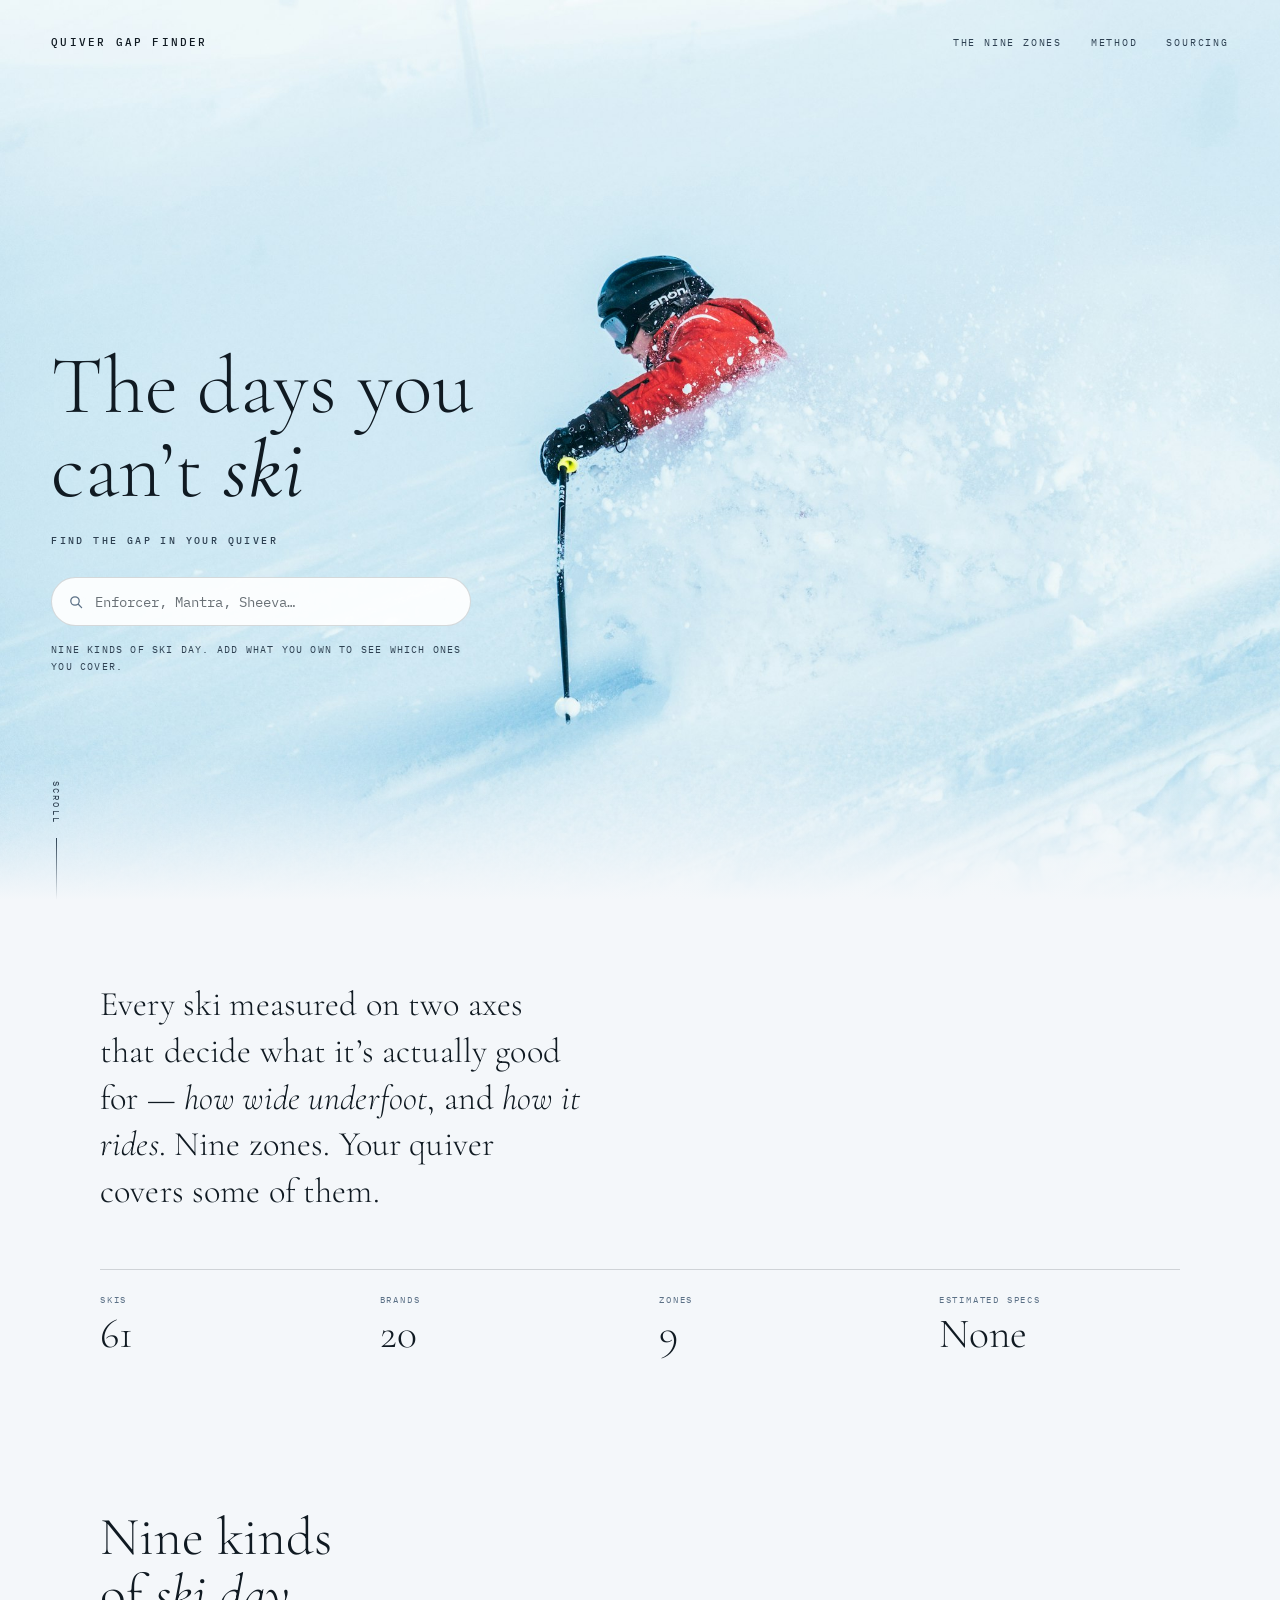
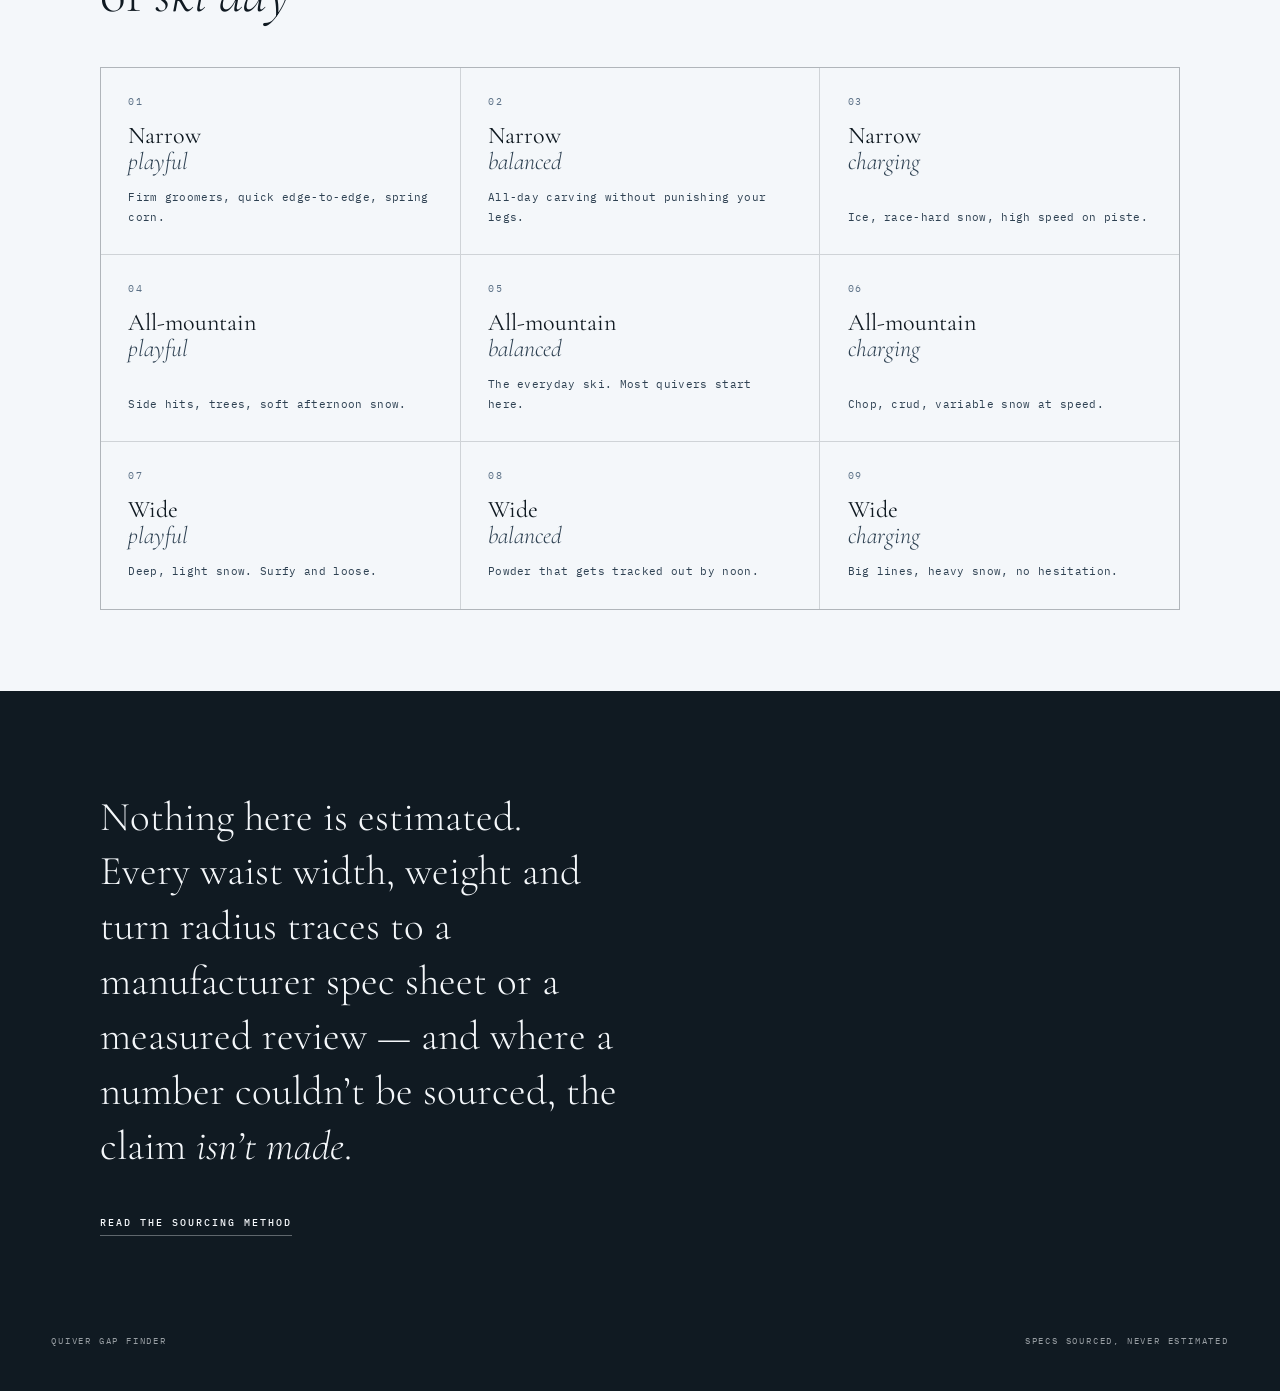
==== v7/index.html @ 8cdbdae9 "Stagger the map section's first reveal into three beats The v7 critique's P1: five interactive surfa" ====
<!DOCTYPE html>
<html lang="en">
<head>
<meta charset="UTF-8" />
<meta name="viewport" content="width=device-width, initial-scale=1" />
<title>Quiver Gap Finder — find the gap in your quiver</title>
<link rel="preconnect" href="https://fonts.googleapis.com" />
<link rel="preconnect" href="https://fonts.gstatic.com" crossorigin />
<link href="https://fonts.googleapis.com/css2?family=Cormorant+Garamond:ital,wght@0,300;0,400;0,500;1,300;1,400&family=IBM+Plex+Mono:wght@400;500&display=swap" rel="stylesheet" />
<link rel="stylesheet" href="style.css" />
<script src="../scoring.js"></script>
</head>
<body>

<div class="hero" id="top">
  <div class="hero-photo" role="img" aria-label="A skier turning through deep powder snow"></div>

  <!-- Every nav item points at something real. "Catalog" was dropped
       rather than given a placeholder: on a product positioned on
       sourcing credibility, a link that goes nowhere costs more than a
       missing one. Restore it when a catalog page exists. -->
  <header class="nav">
    <a class="brand" href="#top">Quiver Gap Finder</a>
    <nav aria-label="Primary">
      <a href="#zones">The nine zones</a>
      <a href="#method">Method</a>
      <a href="https://github.com/Mike-Mudd/quiver-gap-finder/blob/main/data/SOURCING.md">Sourcing</a>
    </nav>
  </header>

  <div class="copy">
    <h1>The days you<br />can&rsquo;t <em>ski</em></h1>
    <p class="sub">Find the gap in your quiver</p>

    <div class="search-module">
      <div class="field">
        <svg class="field-icon" viewBox="0 0 20 20" width="16" height="16" fill="none" aria-hidden="true">
          <circle cx="8.75" cy="8.75" r="5.25" stroke="currentColor" stroke-width="1.6"/>
          <path d="M12.9 12.9 L17 17" stroke="currentColor" stroke-width="1.6" stroke-linecap="round"/>
        </svg>
        <input id="ski-search" type="text" autocomplete="off" spellcheck="false"
               placeholder="Enforcer, Mantra, Sheeva…" aria-label="Search skis you own" />
      </div>
      <ul id="results" class="results" role="listbox" aria-label="Matching skis" hidden></ul>
      <ul id="quiver" class="quiver" aria-label="Your skis"></ul>
      <div class="interest-picker" id="interest-picker" role="group" aria-label="Lean recommendations toward (optional)" hidden>
        <span class="interest-picker-label">Lean toward</span>
        <button type="button" class="interest-chip" data-interest="trees" aria-pressed="false">Trees</button>
        <button type="button" class="interest-chip" data-interest="powder" aria-pressed="false">Powder</button>
        <button type="button" class="interest-chip" data-interest="speed" aria-pressed="false">Speed</button>
      </div>
      <p class="readout" id="readout">Nine kinds of ski day. Add what you own to see which ones you cover.</p>
    </div>
  </div>

  <!-- vertical rule + label, the reference's scroll cue -->
  <div class="scroll-cue" aria-hidden="true"><span>Scroll</span></div>
</div>

<section class="map-section" id="map-section" aria-label="Coverage map" hidden>
  <div class="map-section-inner">
    <h2>Where you&rsquo;re<br />covered</h2>
    <div class="summary-block stage" id="summary-content" data-stage="1"></div>
    <div class="stage" id="map-content" data-stage="2"></div>
    <div class="condition-block stage" id="condition-content" data-stage="2"></div>
    <div class="stage" id="details-content" data-stage="3"></div>
  </div>
</section>

<section class="ledger" aria-label="What this is">
  <div class="ledger-inner">
    <p class="ledger-lead reveal">
      Every ski measured on two axes that decide what it&rsquo;s actually
      good for — <em>how wide underfoot</em>, and <em>how it rides</em>.
      Nine zones. Your quiver covers some of them.
    </p>
    <dl class="ledger-stats reveal">
      <div><dt>Skis</dt><dd>61</dd></div>
      <div><dt>Brands</dt><dd>20</dd></div>
      <div><dt>Zones</dt><dd>9</dd></div>
      <div><dt>Estimated specs</dt><dd>None</dd></div>
    </dl>
  </div>
</section>

<section class="zones" id="zones" aria-label="The nine zones">
  <div class="zones-inner">
    <h2 class="reveal">Nine kinds<br />of <em>ski day</em></h2>
    <ol class="zone-grid">
      <li class="reveal"><span class="zone-n">01</span><span class="zone-w">Narrow</span><span class="zone-f">playful</span><p>Firm groomers, quick edge-to-edge, spring corn.</p></li>
      <li class="reveal"><span class="zone-n">02</span><span class="zone-w">Narrow</span><span class="zone-f">balanced</span><p>All-day carving without punishing your legs.</p></li>
      <li class="reveal"><span class="zone-n">03</span><span class="zone-w">Narrow</span><span class="zone-f">charging</span><p>Ice, race-hard snow, high speed on piste.</p></li>
      <li class="reveal"><span class="zone-n">04</span><span class="zone-w">All-mountain</span><span class="zone-f">playful</span><p>Side hits, trees, soft afternoon snow.</p></li>
      <li class="reveal"><span class="zone-n">05</span><span class="zone-w">All-mountain</span><span class="zone-f">balanced</span><p>The everyday ski. Most quivers start here.</p></li>
      <li class="reveal"><span class="zone-n">06</span><span class="zone-w">All-mountain</span><span class="zone-f">charging</span><p>Chop, crud, variable snow at speed.</p></li>
      <li class="reveal"><span class="zone-n">07</span><span class="zone-w">Wide</span><span class="zone-f">playful</span><p>Deep, light snow. Surfy and loose.</p></li>
      <li class="reveal"><span class="zone-n">08</span><span class="zone-w">Wide</span><span class="zone-f">balanced</span><p>Powder that gets tracked out by noon.</p></li>
      <li class="reveal"><span class="zone-n">09</span><span class="zone-w">Wide</span><span class="zone-f">charging</span><p>Big lines, heavy snow, no hesitation.</p></li>
    </ol>
  </div>
</section>

<section class="method" id="method" aria-label="Method">
  <div class="method-inner">
    <p class="method-lead reveal">
      Nothing here is estimated. Every waist width, weight and turn
      radius traces to a manufacturer spec sheet or a measured review
      — and where a number couldn&rsquo;t be sourced, the claim
      <em>isn&rsquo;t made</em>.
    </p>
    <a class="method-link reveal" href="https://github.com/Mike-Mudd/quiver-gap-finder/blob/main/data/SOURCING.md">Read the sourcing method</a>
  </div>
</section>

<footer class="foot">
  <span>Quiver Gap Finder</span>
  <span>Specs sourced, never estimated</span>
</footer>

<div id="chart-tooltip" class="chart-tooltip" role="tooltip" hidden></div>

<script src="../coverage-map.js"></script>
<script src="../condition-cards.js"></script>
<script src="app.js"></script>
</body>
</html>
---- v7/style.css ----
/* ===================================================================
   Direction 07 — "Editorial"
   Full-bleed powder photograph, charcoal serif type sitting directly
   on the snow. No scrim: white on bright snow measures 1.12:1, while
   charcoal measures 13.6:1 on the same pixels (see IMAGES.md), so the
   snow is treated as the page ground rather than an obstacle.
   =================================================================== */

:root {
  --ink: #101A22;          /* 13.6:1 on this photo's snow */
  --ink-soft: #2E4152;     /* 9.4:1 — captions, nav, labels */
  --ink-faint: #5B7086;
  --paper: #F4F7FA;
  --paper-raised: #FFFFFF;
  --line: rgba(16, 26, 34, 0.16);
  --accent: #C1372B;       /* drawn from the skier's jacket, used sparingly */

  --serif: "Cormorant Garamond", Georgia, serif;
  --mono: "IBM Plex Mono", ui-monospace, SFMono-Regular, Menlo, monospace;
  --ease: cubic-bezier(0.16, 1, 0.3, 1);

  --hero: url("../assets/hero.jpg");

  /* Coverage map: same reserved-meaning tokens as root (see
     ../DESIGN.md "The Reserved Signal Rule" / "The Reference Palette
     Rule") re-expressed in this direction's ink/paper language rather
     than root's blue-grey neutrals. Status colors keep their exact
     hex - they trace to the dataviz reference palette, not to either
     direction's own UI palette, so they don't get re-harmonized here
     either. */
  --status-good: #0ca30c;
  --status-good-bg: rgba(12, 163, 12, 0.12);
  --status-warning: #b8860b;
  --status-warning-bg: rgba(184, 134, 11, 0.14);
  --status-critical: #C1372B;
  --status-critical-bg: rgba(193, 55, 43, 0.1);

  --chart-accent: #2E4152;
  --chart-accent-fill: rgba(46, 65, 82, 0.12);
  --chart-accent-stroke: rgba(46, 65, 82, 0.4);
  --chart-gridline: rgba(16, 26, 34, 0.1);
  --chart-muted: var(--ink-faint);

  --chart-suggestion: #C1372B;
  --chart-suggestion-fill: rgba(193, 55, 43, 0.12);
  --chart-suggestion-stroke: rgba(193, 55, 43, 0.4);

  --tooltip-divider: rgba(255, 255, 255, 0.15);
}

* { box-sizing: border-box; }
html { -webkit-text-size-adjust: 100%; }

body {
  margin: 0;
  background: var(--paper);
  color: var(--ink);
  font-family: var(--mono);
}

::selection { background: var(--ink); color: var(--paper); }
:focus-visible { outline: 2px solid var(--ink); outline-offset: 3px; border-radius: 2px; }
* { scrollbar-width: thin; scrollbar-color: rgba(16,26,34,0.3) transparent; }
*::-webkit-scrollbar { width: 9px; height: 9px; }
*::-webkit-scrollbar-thumb {
  background: rgba(16,26,34,0.28); border-radius: 99px;
  border: 2px solid transparent; background-clip: content-box;
}
*::-webkit-scrollbar-thumb:hover { background: rgba(16,26,34,0.48); background-clip: content-box; }

/* ---------- hero ---------- */

html {
  /* anchor jumps glide instead of teleporting */
  scroll-behavior: smooth;
}
@media (prefers-reduced-motion: reduce) { html { scroll-behavior: auto; } }

.hero {
  position: relative;
  min-height: 100svh;
  display: flex;
  flex-direction: column;
  overflow: hidden;
}

/* The hero used to stop dead against flat paper, which is what made
   the first scroll feel like a jolt. This dissolves the photograph
   into the page colour over the last slice of the hero, so the snow
   runs out rather than being cut off. */
.hero::after {
  content: "";
  position: absolute; z-index: 1;
  left: 0; right: 0; bottom: 0;
  height: clamp(90px, 16vh, 190px);
  background: linear-gradient(to bottom, rgba(244,247,250,0) 0%, var(--paper) 100%);
  pointer-events: none;
}

/* The skier sits centre-right in the source frame and a `cover` crop
   cannot reliably push a subject out of the way — narrowing the
   viewport drags it back toward centre. So the type moves instead:
   the copy column sits LEFT, and the crop is anchored left too, which
   keeps the figure out at the right edge with untouched snow between.
   The composition then holds at every width rather than being tuned
   for one. */
.hero-photo {
  position: absolute; inset: 0;
  background-image: var(--hero);
  background-size: cover;
  background-position: 18% 52%;
}

.nav {
  position: relative; z-index: 2;
  display: flex; align-items: center; justify-content: space-between;
  gap: 1.5rem;
  padding: clamp(1.4rem, 3vw, 2.2rem) clamp(1.3rem, 4vw, 3.2rem);
}
.brand {
  font-family: var(--mono);
  font-size: 0.6875rem; font-weight: 500;
  letter-spacing: 0.2em; text-transform: uppercase;
  color: var(--ink); text-decoration: none;
}
.nav nav { display: flex; gap: clamp(1.1rem, 2.4vw, 1.8rem); }
.nav nav a {
  font-size: 0.625rem; letter-spacing: 0.18em; text-transform: uppercase;
  color: var(--ink-soft); text-decoration: none;
  transition: color 0.25s var(--ease);
}
.nav nav a:hover { color: var(--ink); }

/* Centred within the hero, but the block is capped so that on a very
   tall viewport the copy does not float to the middle of an otherwise
   empty field — it settles just above centre and the photograph keeps
   the rest. */
.copy {
  position: relative; z-index: 2;
  flex: 1;
  display: flex; flex-direction: column; justify-content: center;
  padding: 0 clamp(1.3rem, 4vw, 3.2rem) clamp(3rem, 8vh, 5rem);
  max-width: min(560px, 54%);
}
@media (min-height: 900px) {
  /* Nudge the block below centre on a tall viewport instead of pinning
     it to the bottom — flex-end plus a large pad overflowed the hero. */
  .copy { justify-content: center; padding-top: clamp(2rem, 12vh, 9rem); }
}

/* Slender serif mixing upright and italic within one line, which is
   the single move that makes this read editorial rather than corporate. */
.copy h1 {
  font-family: var(--serif);
  font-weight: 300;
  font-size: clamp(2.9rem, 6.4vw, 5.6rem);
  line-height: 1.02;
  letter-spacing: 0.004em;
  margin: 0;
  color: var(--ink);
}
.copy h1 em { font-style: italic; font-weight: 400; }

.sub {
  font-family: var(--mono);
  font-size: 0.625rem; font-weight: 500;
  letter-spacing: 0.24em; text-transform: uppercase;
  color: var(--ink-soft);
  margin: clamp(1.1rem, 2.4vh, 1.6rem) 0 0;
}

/* ---------- search ---------- */

.search-module { margin-top: clamp(1.6rem, 3.4vh, 2.4rem); width: min(420px, 100%); }

.field {
  display: flex; align-items: center; gap: 0.7rem;
  padding: 0 0.4rem 0 1rem;
  background: rgba(255, 255, 255, 0.9);
  backdrop-filter: blur(10px) saturate(120%);
  -webkit-backdrop-filter: blur(10px) saturate(120%);
  border: 1px solid var(--line);
  border-radius: 100px;
  transition: border-color 0.3s var(--ease), box-shadow 0.3s var(--ease);
}
.field:focus-within {
  border-color: var(--ink);
  box-shadow: 0 0 0 3px rgba(16, 26, 34, 0.1);
}
.field-icon { color: var(--ink-faint); flex: none; }
.field:focus-within .field-icon { color: var(--ink); }

#ski-search {
  flex: 1; min-width: 0;
  border: none; background: none; outline: none;
  font-family: var(--mono); font-size: 0.875rem;
  color: var(--ink);
  caret-color: var(--accent);
  padding: 0.9rem 0.4rem 0.9rem 0;
}
#ski-search::placeholder { color: rgba(16, 26, 34, 0.62); }

.results {
  list-style: none; margin: 0.5rem 0 0; padding: 0.3rem;
  max-height: 210px; overflow-y: auto;
  background: rgba(255, 255, 255, 0.96);
  backdrop-filter: blur(14px);
  -webkit-backdrop-filter: blur(14px);
  border: 1px solid var(--line);
  border-radius: 14px;
  box-shadow: 0 18px 40px -18px rgba(16, 26, 34, 0.38);
}
.results li {
  display: flex; align-items: baseline; justify-content: space-between; gap: 0.9rem;
  padding: 0.55rem 0.7rem;
  border-radius: 9px;
  cursor: pointer;
  font-size: 0.78rem;
  transition: background 0.16s var(--ease);
}
.results li:hover, .results li[data-active="true"] { background: rgba(16, 26, 34, 0.07); }
.results li .spec { font-size: 0.6875rem; letter-spacing: 0.08em; color: var(--ink-faint); white-space: nowrap; }
.results li.empty { cursor: default; color: var(--ink-faint); }
.results li.empty:hover { background: none; }

.quiver { list-style: none; display: flex; flex-wrap: wrap; gap: 0.4rem; margin: 0; padding: 0; }
.quiver:not(:empty) { margin-top: 0.75rem; }
.quiver li {
  display: inline-flex; align-items: center; gap: 0.4rem;
  padding: 0.3rem 0.3rem 0.3rem 0.75rem;
  background: var(--ink); color: var(--paper);
  border-radius: 100px;
  font-size: 0.6875rem; letter-spacing: 0.04em;
  animation: rise 0.4s var(--ease) both;
}
@keyframes rise { from { opacity: 0; transform: translateY(5px); } }
.quiver button {
  width: 21px; height: 21px; flex: none;
  display: inline-grid; place-items: center;
  border: none; border-radius: 50%; cursor: pointer;
  background: rgba(244, 247, 250, 0.24); color: var(--paper);
  transition: background 0.2s var(--ease), color 0.2s var(--ease);
}
.quiver button:hover { background: var(--paper); color: var(--ink); }

.quiver .length-picker {
  font-family: var(--mono);
  font-size: 0.625rem;
  color: var(--paper);
  background: rgba(244, 247, 250, 0.16);
  border: none;
  border-radius: 100px;
  padding: 0.15rem 0.35rem;
  flex-shrink: 0;
}
.quiver .length-picker option { color: var(--ink); }

/* Optional "lean toward" bias on which suggestion wins a tiebreak (see
   selectedInterest in app.js / scoring.js INTERESTS) - hidden until
   there's a quiver to bias, matching this hero's reveal-as-you-go feel
   rather than showing an inert control from the first paint. */
.interest-picker:not([hidden]) {
  display: flex; align-items: center; flex-wrap: wrap;
  gap: 0.4rem;
  margin-top: 0.85rem;
}
.interest-picker-label {
  font-family: var(--mono);
  font-size: 0.625rem; letter-spacing: 0.1em; text-transform: uppercase;
  color: var(--ink-faint);
  margin-right: 0.15rem;
}
.interest-chip {
  font-family: var(--mono);
  font-size: 0.625rem; letter-spacing: 0.06em; text-transform: uppercase;
  color: var(--ink-soft);
  background: rgba(255, 255, 255, 0.7);
  border: 1px solid var(--line);
  border-radius: 100px;
  padding: 0.35rem 0.75rem;
  cursor: pointer;
  transition: border-color 0.2s var(--ease), color 0.2s var(--ease), background 0.2s var(--ease);
}
.interest-chip:hover { border-color: var(--ink-soft); color: var(--ink); }
.interest-chip[aria-pressed="true"] {
  background: var(--ink);
  border-color: var(--ink);
  color: var(--paper);
}

.readout {
  font-family: var(--mono);
  font-size: 0.625rem; letter-spacing: 0.12em; text-transform: uppercase;
  color: var(--ink-soft);
  margin: 0.95rem 0 0;
  line-height: 1.7;
}
.readout .gap { color: var(--accent); font-weight: 500; }

/* ---------- scroll cue ---------- */

/* Fixed to the viewport, not the hero, so it sits where the reader
   actually is — and fades out once they have taken the hint. */
.scroll-cue {
  position: fixed; z-index: 4;
  left: clamp(1.3rem, 4vw, 3.2rem);
  bottom: 0;
  display: flex; flex-direction: column; align-items: center; gap: 0.85rem;
  transition: opacity 0.5s var(--ease);
}
.scroll-cue[data-hidden="true"] { opacity: 0; pointer-events: none; }
.scroll-cue span {
  font-size: 0.5625rem; letter-spacing: 0.24em; text-transform: uppercase;
  color: var(--ink-soft);
  writing-mode: vertical-rl;
}
.scroll-cue::after {
  content: "";
  width: 1px; height: clamp(38px, 7vh, 62px);
  background: linear-gradient(to bottom, var(--ink-soft), transparent);
}

/* ---------- coverage map ----------
   Ported from ../style.css (see coverage-map.js) - same class contract
   as root, values re-expressed in this direction's ink/paper/serif
   language rather than root's card/blue-grey system. Sits in its own
   section directly under the hero (see index.html) so it live-updates
   with the quiver instead of waiting behind a "Find gaps" button. */

.map-section {
  background: var(--paper);
  padding: clamp(3rem, 8vh, 5rem) clamp(1.3rem, 4vw, 3.2rem) clamp(2.5rem, 6vh, 4rem);
  border-top: 1px solid var(--line);
}
.map-section-inner { max-width: 1080px; margin: 0 auto; }

.map-section h2 {
  font-family: var(--serif);
  font-weight: 300;
  font-size: clamp(1.8rem, 3.4vw, 2.6rem);
  line-height: 1.08;
  margin: 0 0 clamp(1.4rem, 3vh, 2rem);
  color: var(--ink);
}

.card-header {
  display: flex;
  align-items: center;
  justify-content: space-between;
  gap: 0.75rem;
  flex-wrap: wrap;
  margin-bottom: 0.6rem;
}
.card-header h3 {
  font-family: var(--mono);
  font-size: 0.625rem;
  font-weight: 500;
  letter-spacing: 0.2em;
  text-transform: uppercase;
  color: var(--ink-soft);
  margin: 0;
}

.table-toggle-btn {
  background: none;
  border: 1px solid var(--line);
  color: var(--ink-soft);
  font-family: var(--mono);
  font-size: 0.625rem;
  letter-spacing: 0.08em;
  text-transform: uppercase;
  padding: 0.4rem 0.8rem;
  border-radius: 100px;
  cursor: pointer;
  transition: border-color 0.25s var(--ease), color 0.25s var(--ease);
}
.table-toggle-btn:hover { border-color: var(--ink); color: var(--ink); }

.info-btn {
  display: inline-flex;
  align-items: center;
  justify-content: center;
  width: 18px; height: 18px;
  margin-left: 0.4rem;
  border: 1px solid var(--line);
  border-radius: 50%;
  background: none;
  color: var(--ink-faint);
  font-size: 0.65rem;
  line-height: 1;
  padding: 0;
  cursor: pointer;
  vertical-align: middle;
}
.info-btn:hover,
.info-btn[aria-pressed="true"] { border-color: var(--ink); color: var(--ink); }

.map-caption {
  margin: 0 0 1rem;
  font-family: var(--mono);
  font-size: 0.75rem;
  line-height: 1.6;
  color: var(--ink-soft);
  max-width: 62ch;
}
.map-caption .gap { color: var(--accent); }

.map-info-panel {
  margin: 0 0 1rem;
  padding: 0.75rem 1rem;
  background: var(--paper-raised);
  border: 1px solid var(--line);
  border-radius: 4px;
  font-family: var(--mono);
  font-size: 0.7rem;
  line-height: 1.6;
  color: var(--ink-soft);
}
.map-info-panel p { margin: 0.3rem 0; }
.map-info-panel p:first-child { margin-top: 0; }
.map-info-panel p:last-child { margin-bottom: 0; }
.map-info-panel strong { color: var(--ink); }
.map-info-panel--table { margin-bottom: 1rem; }

.chart-wrap { width: 100%; }

.coverage-map { width: 100%; height: auto; display: block; overflow: visible; }

.map-plot-border { fill: none; stroke: var(--line); stroke-width: 1; }
.map-gridline { stroke: var(--chart-gridline); stroke-width: 1; }
.map-axis-label { fill: var(--chart-muted); font-family: var(--mono); font-size: 10px; letter-spacing: 0.02em; }
.map-axis-label-y { font-size: 9.5px; }

.ski-region { fill: var(--chart-accent-fill); stroke: var(--chart-accent-stroke); stroke-width: 1; }
.ski-dot { fill: var(--chart-accent); stroke: var(--paper); stroke-width: 2; }
.ski-hit { fill: transparent; }
.ski-mark-label { fill: var(--ink); font-family: var(--mono); font-size: 10px; }
.ski-mark { cursor: pointer; outline: none; }
.ski-mark:hover .ski-dot,
.ski-mark:focus-visible .ski-dot { r: 7; }
.ski-mark:hover .ski-region,
.ski-mark:focus-visible .ski-region { stroke-width: 2; }
.ski-mark:focus-visible .ski-hit { stroke: var(--ink); stroke-width: 2; fill: none; }

.ski-mark--suggestion .ski-region { fill: var(--chart-suggestion-fill); stroke: var(--chart-suggestion-stroke); }
.ski-mark--suggestion .ski-dot { fill: var(--chart-suggestion); }

.chart-table-wrap { overflow-x: auto; }
.chart-table { border-collapse: collapse; width: 100%; font-family: var(--mono); font-size: 0.75rem; }
.chart-table th,
.chart-table td { border: 1px solid var(--line); padding: 0.55rem 0.7rem; text-align: left; }
.chart-table th {
  font-size: 0.625rem; letter-spacing: 0.08em; text-transform: uppercase;
  color: var(--ink-faint); font-weight: 500;
}
.count-badge {
  display: inline-block;
  margin-left: 0.4rem;
  padding: 0.1rem 0.45rem;
  font-size: 0.5625rem; letter-spacing: 0.06em; text-transform: uppercase;
  border-radius: 100px;
  background: var(--chart-suggestion-fill);
  color: var(--chart-suggestion);
}

/* Temperament gauge - word + position widget, identical markup in the
   table view and the tooltip. currentColor/inherit for text so it
   reads correctly on the tooltip's inverted background too. */
.temperament-gauge { display: flex; flex-direction: column; gap: 0.3rem; min-width: 108px; }
.temperament-gauge-track { position: relative; height: 4px; border-radius: 100px; background: var(--line); }
.temperament-gauge-divider { position: absolute; top: -2px; bottom: -2px; width: 1px; background: var(--chart-muted); opacity: 0.6; }
.temperament-gauge-dot {
  position: absolute; top: 50%; width: 8px; height: 8px;
  transform: translate(-50%, -50%);
  border-radius: 50%;
  background: var(--chart-accent);
  border: 2px solid var(--paper);
}
.temperament-gauge-caption {
  display: flex; align-items: baseline; gap: 0.35rem;
  font-family: var(--mono); font-size: 0.6875rem;
}
.temperament-gauge-value { color: inherit; opacity: 0.6; font-size: 0.625rem; }

/* "What if I added this" - reuses .search-wrap/.search-results/
   .quiver-chip/.quiver-list styling from the hero search where the
   markup matches; the rest is defined here since the map section has
   no equivalent of those classes yet. */
.candidate-picker {
  margin-top: 1.5rem;
  padding-top: 1.25rem;
  border-top: 1px solid var(--line);
}
.candidate-picker h4 {
  font-family: var(--serif);
  font-weight: 400;
  font-size: 1.05rem;
  margin: 0 0 0.4rem;
  color: var(--ink);
}
.candidate-picker .search-wrap { position: relative; max-width: 420px; }
.candidate-picker .search-input {
  width: 100%;
  font-family: var(--mono);
  font-size: 0.8rem;
  color: var(--ink);
  background: var(--paper-raised);
  border: 1px solid var(--line);
  border-radius: 100px;
  padding: 0.7rem 1rem;
}
.candidate-picker .search-input:focus {
  outline: none;
  border-color: var(--ink);
  box-shadow: 0 0 0 3px rgba(16, 26, 34, 0.1);
}
.candidate-picker .search-input:disabled { opacity: 0.6; cursor: not-allowed; }
.candidate-picker .search-results {
  list-style: none;
  position: absolute;
  z-index: 3;
  left: 0; right: 0; top: calc(100% + 0.4rem);
  margin: 0; padding: 0.3rem;
  max-height: 220px; overflow-y: auto;
  background: var(--paper-raised);
  border: 1px solid var(--line);
  border-radius: 12px;
  box-shadow: 0 14px 32px -16px rgba(16, 26, 34, 0.3);
}
.candidate-picker .search-results li {
  display: flex; align-items: baseline; justify-content: space-between; gap: 0.8rem;
  padding: 0.5rem 0.65rem;
  border-radius: 8px;
  cursor: pointer;
  font-family: var(--mono);
  font-size: 0.75rem;
}
.candidate-picker .search-results li:hover { background: rgba(16, 26, 34, 0.06); }
.candidate-picker .search-results li .ski-spec { color: var(--ink-faint); font-size: 0.7rem; }
.candidate-picker .search-results li.no-match { cursor: default; color: var(--ink-faint); }
.candidate-picker .search-results li.no-match:hover { background: none; }
.candidate-picker .quiver-list {
  list-style: none; display: flex; flex-wrap: wrap; gap: 0.4rem;
  margin: 0.85rem 0 0; padding: 0;
}
.candidate-picker .quiver-chip {
  display: inline-flex; align-items: center; gap: 0.4rem;
  padding: 0.3rem 0.3rem 0.3rem 0.75rem;
  background: var(--chart-suggestion-fill);
  color: var(--chart-suggestion);
  border-radius: 100px;
  font-family: var(--mono); font-size: 0.6875rem; letter-spacing: 0.02em;
}
.candidate-picker .quiver-chip button {
  width: 19px; height: 19px; flex: none;
  display: inline-grid; place-items: center;
  border: none; border-radius: 50%; cursor: pointer;
  background: rgba(193, 55, 43, 0.16); color: var(--chart-suggestion);
  transition: background 0.2s var(--ease);
}
.candidate-picker .quiver-chip button:hover { background: var(--chart-suggestion); color: var(--paper); }
.candidate-picker .length-picker {
  font-family: var(--mono);
  font-size: 0.625rem;
  color: var(--chart-suggestion);
  background: rgba(193, 55, 43, 0.1);
  border: none;
  border-radius: 100px;
  padding: 0.15rem 0.35rem;
  flex-shrink: 0;
}
.candidate-picker .length-picker option { color: var(--ink); }

.visually-hidden {
  position: absolute; width: 1px; height: 1px;
  padding: 0; margin: -1px; overflow: hidden;
  clip: rect(0, 0, 0, 0); white-space: nowrap; border: 0;
}

/* Tooltip - inverted relative to the page (dark bg / light text),
   matching root's .chart-tooltip, positioned in JS (see
   coverage-map.js positionTooltip). */
.chart-tooltip {
  position: fixed; z-index: 20;
  max-width: 240px;
  padding: 0.85rem 1rem;
  background: var(--ink);
  color: var(--paper);
  border-radius: 10px;
  font-family: var(--mono);
  box-shadow: 0 18px 40px -16px rgba(16, 26, 34, 0.5);
  pointer-events: none;
}
.tooltip-title { font-family: var(--serif); font-size: 1.05rem; font-weight: 400; color: var(--paper); }
.tooltip-year { font-size: 0.65rem; letter-spacing: 0.04em; color: rgba(244, 247, 250, 0.6); margin: 0.15rem 0 0.7rem; }
.tooltip-spec-grid { display: flex; flex-direction: column; gap: 0.3rem; margin-bottom: 0.7rem; padding-bottom: 0.7rem; border-bottom: 1px solid var(--tooltip-divider); }
.tooltip-spec-row { display: flex; align-items: baseline; justify-content: space-between; gap: 1rem; font-size: 0.6875rem; }
.tooltip-spec-label { color: rgba(244, 247, 250, 0.55); }
.tooltip-spec-value { color: var(--paper); }
.tooltip-gauge-wrap .temperament-gauge-track { background: rgba(244, 247, 250, 0.2); }
.tooltip-gauge-wrap .temperament-gauge-dot { background: var(--paper); border-color: var(--ink); }
.tooltip-gauge-wrap .temperament-gauge-caption { color: var(--paper); }

/* ---------- quiver summary + condition cards ----------
   Ported from ../style.css (see condition-cards.js) - same class
   contract as root. The summary sits above the map as the section's
   TL;DR; condition cards sit below it as their own block. */

/* First-reveal stagger: the four content blocks below the hero arrive
   in one short sequence (summary, then map+cards, then details) rather
   than all at once - see wireMapReveal() in app.js. Re-renders after
   the first (a chip toggle, a length change) skip this entirely; only
   .is-in state applies, so nothing re-animates on every update. */
#map-section .stage {
  opacity: 0;
  transform: translateY(14px);
  transition: opacity 0.5s var(--ease), transform 0.5s var(--ease);
}
#map-section .stage.is-in { opacity: 1; transform: none; }
@media (prefers-reduced-motion: reduce) {
  #map-section .stage { transition: none; }
}

.summary-block {
  margin-bottom: clamp(2rem, 5vh, 3rem);
}
.quiver-summary-text {
  margin: 0;
  font-family: var(--serif);
  font-weight: 300;
  font-size: clamp(1.3rem, 2.2vw, 1.7rem);
  line-height: 1.45;
  max-width: 62ch;
  color: var(--ink);
}
.quiver-summary-text strong { color: var(--accent); font-weight: 500; }

.condition-block { margin-top: clamp(2.4rem, 6vh, 3.6rem); }
.condition-block h3 {
  font-family: var(--serif);
  font-weight: 400;
  font-size: 1.3rem;
  margin: 0 0 0.3rem;
  color: var(--ink);
}

.condition-cards {
  display: grid;
  grid-template-columns: repeat(4, 1fr);
  gap: 0.7rem;
  margin-top: 1rem;
}
.condition-card {
  display: flex;
  align-items: flex-start;
  gap: 0.6rem;
  border-radius: 4px;
  border-left: 3px solid transparent;
  padding: 0.9rem 1rem;
  background: var(--paper-raised);
}
.condition-card[data-status="good"] { background: var(--status-good-bg); border-left-color: var(--status-good); }
.condition-card[data-status="warning"] { background: var(--status-warning-bg); border-left-color: var(--status-warning); }
.condition-card[data-status="critical"] { background: var(--status-critical-bg); border-left-color: var(--status-critical); }

.condition-icon { font-size: 0.9rem; font-weight: 700; line-height: 1.4; font-family: var(--mono); }
.condition-card[data-status="good"] .condition-icon { color: var(--status-good); }
.condition-card[data-status="warning"] .condition-icon { color: var(--status-warning); }
.condition-card[data-status="critical"] .condition-icon { color: var(--status-critical); }

.condition-body { min-width: 0; }
.condition-desc {
  margin: 0 0 0.25rem;
  font-family: var(--serif);
  font-size: 1.05rem;
  font-weight: 400;
  color: var(--ink);
  line-height: 1.3;
}
.condition-detail {
  margin: 0;
  font-family: var(--mono);
  font-size: 0.6875rem;
  line-height: 1.5;
  color: var(--ink-soft);
}

/* ---------- collapsible plain-language detail ----------
   Ported from ../style.css (see condition-cards.js renderDetailsSection)
   - the original bullet-point gap/redundancy list, kept as a fallback
   under the map/condition cards for anyone who wants the raw
   per-bucket detail. */
.result-details {
  margin-top: clamp(2rem, 5vh, 3rem);
  border-top: 1px solid var(--line);
  padding-top: 1.2rem;
}
.result-details summary {
  cursor: pointer;
  font-family: var(--mono);
  font-size: 0.6875rem; letter-spacing: 0.1em; text-transform: uppercase;
  color: var(--ink-soft);
}
.result-details summary:hover { color: var(--ink); }
.result-group { margin: 1.25rem 0; }
.result-group:last-child { margin-bottom: 0; }
.result-group h4 {
  margin: 0 0 0.6rem;
  font-family: var(--serif);
  font-size: 1rem;
  font-weight: 400;
  color: var(--ink);
}
.result-list {
  list-style: none; margin: 0; padding: 0;
  display: flex; flex-direction: column;
  gap: 0.5rem;
}
.result-item {
  border-radius: 4px;
  padding: 0.75rem 0.9rem;
  font-family: var(--mono);
  font-size: 0.75rem;
  line-height: 1.6;
  display: flex; align-items: flex-start;
  gap: 0.5rem;
}
.result-suggestion {
  display: inline-block;
  font-style: italic;
  color: var(--ink-faint);
}
.result-item.gap { background: var(--status-critical-bg); }
.result-item.redundancy { background: var(--status-warning-bg); }
.result-item.ok { background: var(--status-good-bg); }
.status-icon { font-weight: 700; flex-shrink: 0; line-height: 1.5; }
.status-icon.status-good { color: var(--status-good); }
.status-icon.status-warning { color: var(--status-warning); }
.status-icon.status-critical { color: var(--status-critical); }

@media (max-width: 680px) {
  .condition-cards { grid-template-columns: 1fr; }
}

@media (max-width: 680px) {
  .map-section { padding: clamp(2.4rem, 7vh, 3.6rem) 1.1rem 2.2rem; }
  .candidate-picker .search-wrap { max-width: none; }
}

/* ---------- ledger ---------- */

.ledger {
  background: var(--paper);
  padding: clamp(3.4rem, 9vh, 6rem) clamp(1.3rem, 4vw, 3.2rem);
}
.ledger-inner { max-width: 1080px; margin: 0 auto; }

.ledger-lead {
  font-family: var(--serif);
  font-weight: 300;
  font-size: clamp(1.4rem, 2.7vw, 2.15rem);
  line-height: 1.36;
  letter-spacing: 0.004em;
  margin: 0 0 clamp(2.6rem, 6vh, 4rem);
  max-width: 30ch;
  color: var(--ink);
}
.ledger-lead em { font-style: italic; }

.ledger-stats {
  display: grid;
  grid-template-columns: repeat(4, 1fr);
  gap: clamp(1rem, 3vw, 2.4rem);
  margin: 0;
  border-top: 1px solid var(--line);
  padding-top: 1.5rem;
}
.ledger-stats dt {
  font-size: 0.5625rem; letter-spacing: 0.2em; text-transform: uppercase;
  color: var(--ink-faint);
  margin-bottom: 0.55rem;
}
.ledger-stats dd {
  font-family: var(--serif);
  font-size: clamp(1.7rem, 3.4vw, 2.6rem);
  font-weight: 300;
  line-height: 1;
  margin: 0;
  color: var(--ink);
}

/* ---------- zones ---------- */

.zones {
  background: var(--paper);
  padding: clamp(3rem, 8vh, 5.5rem) clamp(1.3rem, 4vw, 3.2rem) clamp(3.4rem, 9vh, 6rem);
}
.zones-inner { max-width: 1080px; margin: 0 auto; }

.zones h2 {
  font-family: var(--serif);
  font-weight: 300;
  font-size: clamp(2rem, 4.2vw, 3.4rem);
  line-height: 1.06;
  margin: 0 0 clamp(2.2rem, 5vh, 3.4rem);
  color: var(--ink);
}
.zones h2 em { font-style: italic; }

.zone-grid {
  list-style: none;
  margin: 0; padding: 0;
  display: grid;
  grid-template-columns: repeat(3, 1fr);
  gap: 1px;
  background: var(--line);
  border: 1px solid var(--line);
}
.zone-grid li {
  background: var(--paper);
  padding: clamp(1.1rem, 2.4vw, 1.7rem);
  display: flex; flex-direction: column;
  transition: background 0.4s var(--ease);
}
.zone-grid li:hover { background: #FFFFFF; }
.zone-n {
  /* Smallest + lowest-contrast text on the page (--ink-faint, 4.11:1),
     on the one section meant to teach a first-timer what the zones
     mean - moved up to the Label scale's more common step rather than
     its floor (DESIGN.md: 0.5625rem-0.7rem, "most commonly 0.625rem"). */
  font-size: 0.625rem; letter-spacing: 0.18em;
  color: var(--ink-faint);
  margin-bottom: 0.9rem;
}
.zone-w {
  font-family: var(--serif);
  font-size: clamp(1.15rem, 2vw, 1.5rem);
  font-weight: 400; line-height: 1.1;
  color: var(--ink);
}
.zone-f {
  font-family: var(--serif);
  font-size: clamp(1.15rem, 2vw, 1.5rem);
  font-style: italic; font-weight: 300; line-height: 1.1;
  color: var(--ink-soft);
  margin-bottom: 0.8rem;
}
.zone-grid p {
  font-size: 0.6875rem; line-height: 1.75;
  letter-spacing: 0.03em;
  color: var(--ink-soft);
  margin: auto 0 0;
}

/* ---------- method ---------- */

.method {
  background: var(--ink);
  color: var(--paper);
  padding: clamp(4rem, 11vh, 7rem) clamp(1.3rem, 4vw, 3.2rem);
}
.method-inner { max-width: 1080px; margin: 0 auto; }
.method-lead {
  font-family: var(--serif);
  font-weight: 300;
  font-size: clamp(1.5rem, 3.2vw, 2.6rem);
  line-height: 1.34;
  margin: 0 0 clamp(1.8rem, 4vh, 2.6rem);
  max-width: 26ch;
  color: var(--paper);
}
.method-lead em { font-style: italic; }
.method-link {
  display: inline-block;
  font-size: 0.625rem; font-weight: 500;
  letter-spacing: 0.2em; text-transform: uppercase;
  color: var(--paper);
  text-decoration: none;
  padding-bottom: 0.4rem;
  border-bottom: 1px solid rgba(244, 247, 250, 0.35);
  transition: border-color 0.3s var(--ease);
}
.method-link:hover { border-bottom-color: var(--paper); }

/* ---------- foot ---------- */

.foot {
  background: var(--ink);
  color: rgba(244, 247, 250, 0.6);
  display: flex; justify-content: space-between; flex-wrap: wrap; gap: 0.7rem;
  padding: 0 clamp(1.3rem, 4vw, 3.2rem) clamp(2.2rem, 5vh, 3rem);
  font-size: 0.5625rem; letter-spacing: 0.2em; text-transform: uppercase;
}

/* ---------- motion ---------- */

@media (prefers-reduced-motion: no-preference) {
  .copy h1 { animation: lift 1.25s var(--ease) 0.12s both; }
  .sub { animation: lift 1s var(--ease) 0.4s both; }
  .search-module { animation: lift 1s var(--ease) 0.54s both; }
  .nav { animation: lift 0.9s var(--ease) both; }
  .scroll-cue { animation: lift 1s var(--ease) 0.9s both; }
  @keyframes lift {
    from { opacity: 0; transform: translateY(15px); }
    to   { opacity: 1; transform: none; }
  }

  /* Content arrives as you reach it rather than sitting there already
     finished. Only opacity and transform animate, so this stays on the
     compositor and never triggers layout while scrolling. */
  .reveal {
    opacity: 0;
    transform: translateY(22px);
    transition: opacity 0.85s var(--ease), transform 0.85s var(--ease);
  }
  .reveal.is-in { opacity: 1; transform: none; }

  /* the nine zones stagger in sequence, so the grid reads as a list
     being laid out rather than a block appearing */
  .zone-grid li { transition-delay: calc(var(--i, 0) * 55ms); }
}

/* Without JS, or with reduced motion, everything is simply visible. */
.no-js .reveal, .reveal.is-in { opacity: 1; transform: none; }

/* ---------- responsive ---------- */

@media (max-width: 900px) {
  .copy { max-width: 68%; }
}
@media (max-width: 680px) {
  .nav nav { display: none; }
  .scroll-cue { display: none; }
  /* Keep desktop's text-over-image composition rather than splitting
     photo and type into separate bands. The jacket occupies 44-55% of
     the source width and 33-48% of its height (measured), so a plain
     `cover` crop on a tall viewport puts the figure exactly where the
     headline goes. Instead the image is scaled up and anchored so the
     skier reads large in the upper half, with the type on the churned
     snow below — the pole line runs down toward the headline the way
     it does on desktop.

     `background-size: 260% auto` leaves the lower frame unpainted, so
     a second layer continues the slope. Its start colour is sampled
     from the actual pixels along the crop's bottom edge —
     rgb(213,235,244) — rather than guessed; an eyeballed value left a
     visible seam. It then drifts a couple of steps lighter, which
     reads as the slope running out of frame rather than as a panel. */
  .hero-photo {
    background-image: linear-gradient(to bottom,
      rgb(213, 235, 244) 0%,
      rgb(221, 239, 247) 46%,
      rgb(230, 243, 249) 100%);
  }
  /* The photo sits in its own layer so its lower edge can be masked to
     transparent. Handing off with two stacked backgrounds left a hard
     line where the image stopped; a mask dissolves the last 90px of
     the crop into the gradient instead. */
  .hero-photo::before {
    content: "";
    position: absolute; inset: 0;
    background-image: var(--hero);
    background-repeat: no-repeat;
    background-size: 260% auto;
    background-position: 52% 26%;
    -webkit-mask-image: linear-gradient(to bottom, #000 0%, #000 62%, transparent 80%);
    mask-image: linear-gradient(to bottom, #000 0%, #000 62%, transparent 80%);
  }
  /* The mobile crop already ends in its own sampled gradient, so the
     hero's fade-out would stack a second ramp on top and produce a
     visible band. One gradient only. */
  .hero::after { display: none; }
  .copy {
    max-width: none;
    justify-content: flex-end;
    padding-bottom: clamp(2.2rem, 5vh, 3rem);
  }
  .copy h1 { font-size: clamp(2.5rem, 11.5vw, 3.4rem); }
  #ski-search { font-size: 1rem; }
  .search-module { width: 100%; }
  .ledger-stats { grid-template-columns: repeat(2, 1fr); gap: 1.6rem 1rem; }
}
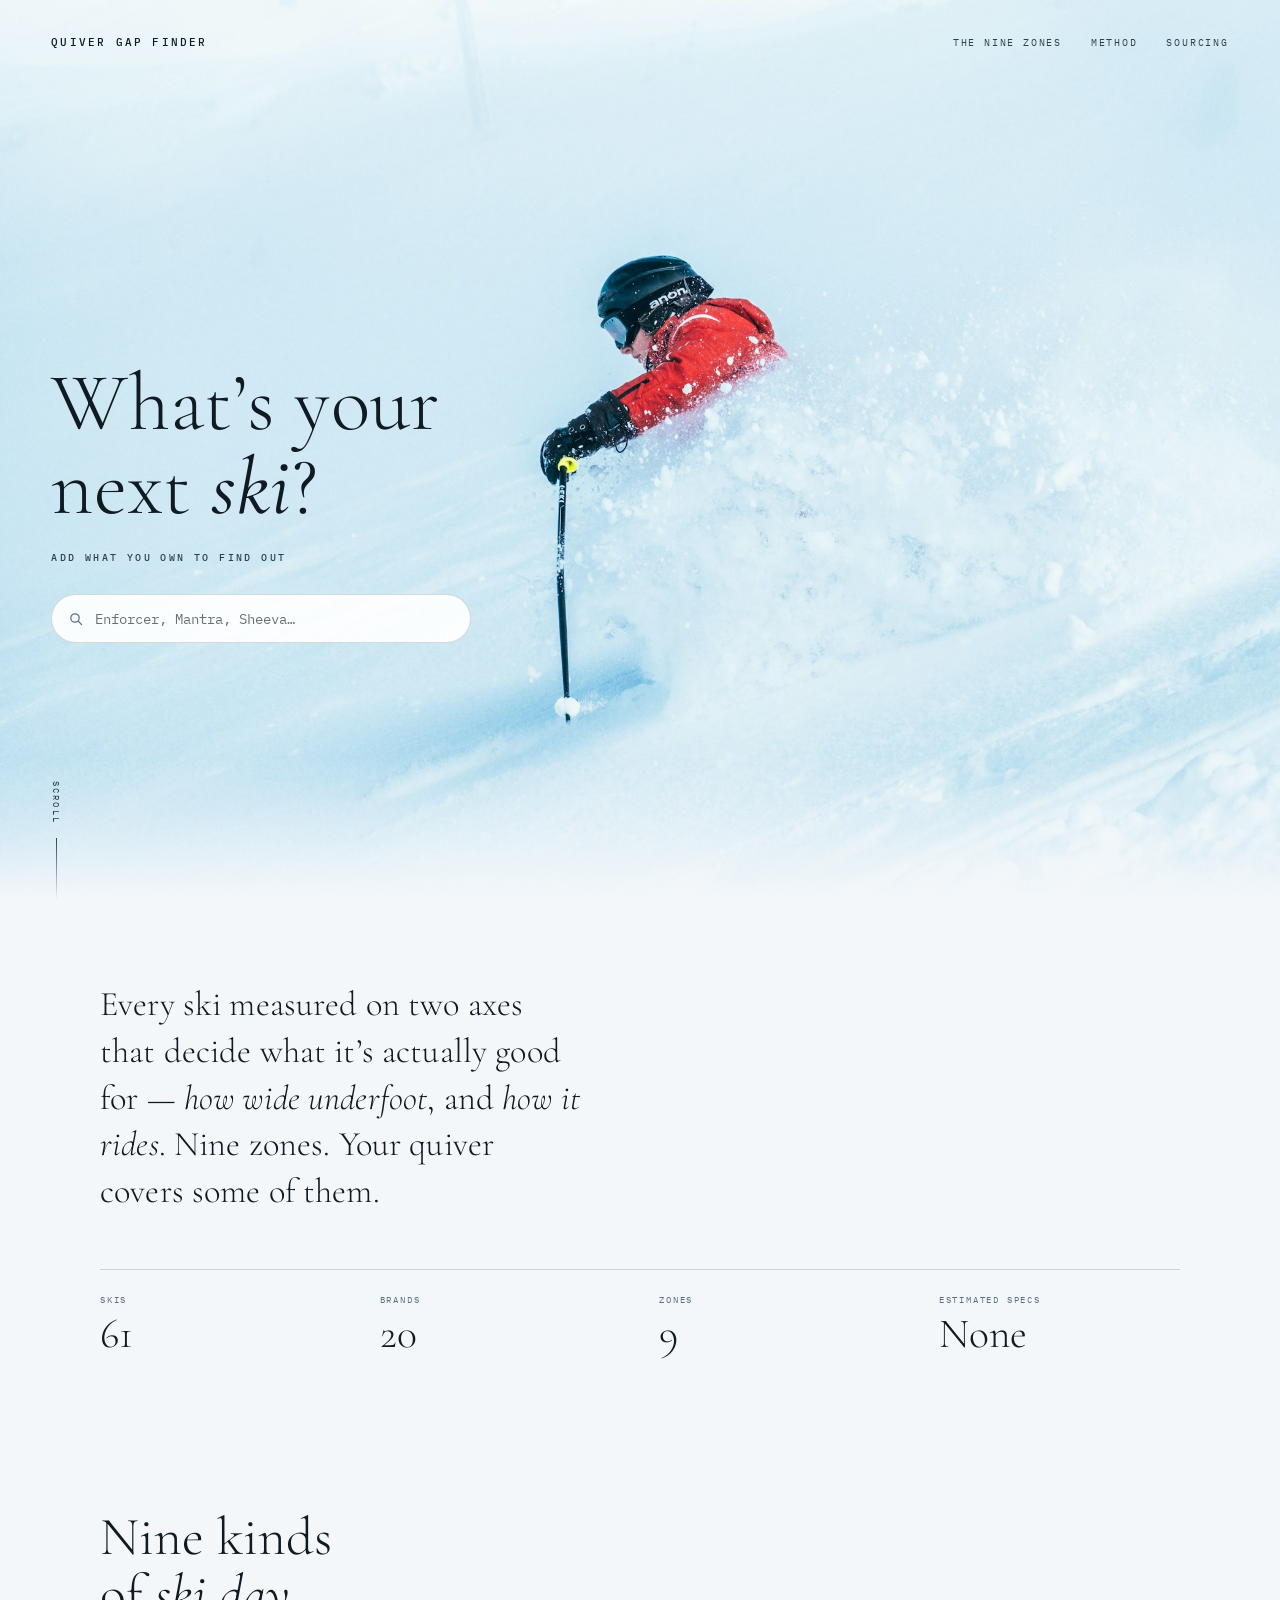
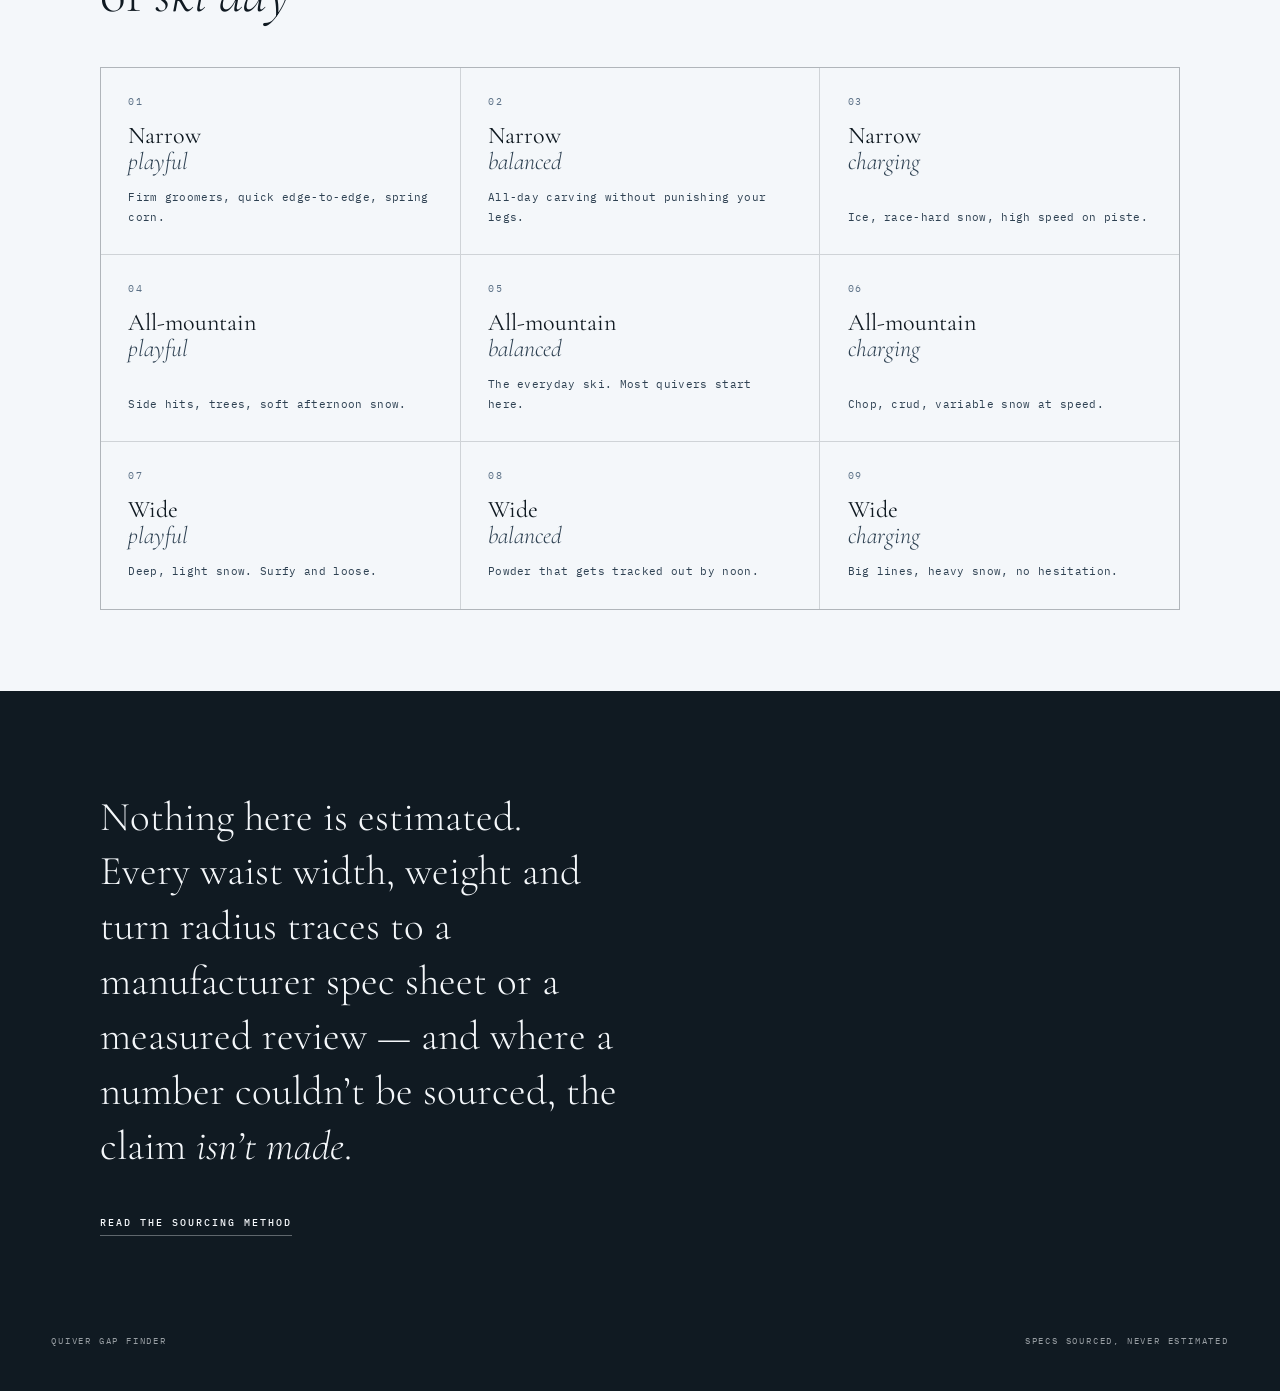
==== commit dc366a0d: "Update v7's hero copy to a direct, instructional headline Replaced the emotional-hook headline ("The" ====
--- a/v7/index.html
+++ b/v7/index.html
@@ -29,8 +29,8 @@
   </header>
 
   <div class="copy">
-    <h1>The days you<br />can&rsquo;t <em>ski</em></h1>
-    <p class="sub">Find the gap in your quiver</p>
+    <h1>What&rsquo;s your<br />next <em>ski</em>?</h1>
+    <p class="sub">Add what you own to find out</p>
 
     <div class="search-module">
       <div class="field">
@@ -43,13 +43,7 @@
       </div>
       <ul id="results" class="results" role="listbox" aria-label="Matching skis" hidden></ul>
       <ul id="quiver" class="quiver" aria-label="Your skis"></ul>
-      <div class="interest-picker" id="interest-picker" role="group" aria-label="Lean recommendations toward (optional)" hidden>
-        <span class="interest-picker-label">Lean toward</span>
-        <button type="button" class="interest-chip" data-interest="trees" aria-pressed="false">Trees</button>
-        <button type="button" class="interest-chip" data-interest="powder" aria-pressed="false">Powder</button>
-        <button type="button" class="interest-chip" data-interest="speed" aria-pressed="false">Speed</button>
-      </div>
-      <p class="readout" id="readout">Nine kinds of ski day. Add what you own to see which ones you cover.</p>
+      <p class="readout" id="readout"></p>
     </div>
   </div>
 
--- a/v7/style.css
+++ b/v7/style.css
@@ -254,39 +254,6 @@
   flex-shrink: 0;
 }
 .quiver .length-picker option { color: var(--ink); }
-
-/* Optional "lean toward" bias on which suggestion wins a tiebreak (see
-   selectedInterest in app.js / scoring.js INTERESTS) - hidden until
-   there's a quiver to bias, matching this hero's reveal-as-you-go feel
-   rather than showing an inert control from the first paint. */
-.interest-picker:not([hidden]) {
-  display: flex; align-items: center; flex-wrap: wrap;
-  gap: 0.4rem;
-  margin-top: 0.85rem;
-}
-.interest-picker-label {
-  font-family: var(--mono);
-  font-size: 0.625rem; letter-spacing: 0.1em; text-transform: uppercase;
-  color: var(--ink-faint);
-  margin-right: 0.15rem;
-}
-.interest-chip {
-  font-family: var(--mono);
-  font-size: 0.625rem; letter-spacing: 0.06em; text-transform: uppercase;
-  color: var(--ink-soft);
-  background: rgba(255, 255, 255, 0.7);
-  border: 1px solid var(--line);
-  border-radius: 100px;
-  padding: 0.35rem 0.75rem;
-  cursor: pointer;
-  transition: border-color 0.2s var(--ease), color 0.2s var(--ease), background 0.2s var(--ease);
-}
-.interest-chip:hover { border-color: var(--ink-soft); color: var(--ink); }
-.interest-chip[aria-pressed="true"] {
-  background: var(--ink);
-  border-color: var(--ink);
-  color: var(--paper);
-}
 
 .readout {
   font-family: var(--mono);
@@ -820,7 +787,14 @@
   background: var(--paper);
   padding: clamp(1.1rem, 2.4vw, 1.7rem);
   display: flex; flex-direction: column;
-  transition: background 0.4s var(--ease);
+  /* transition is a shorthand, so listing only "background" here was
+     silently replacing .reveal's opacity/transform transition (higher
+     specificity: element+class beats class alone) - the scroll-reveal
+     motion was getting clobbered to nothing, and cards snapped straight
+     to opacity:1 instead of fading in. List all three properties so
+     hover and reveal share one declaration instead of one erasing the
+     other. */
+  transition: background 0.4s var(--ease), opacity 0.85s var(--ease), transform 0.85s var(--ease);
 }
 .zone-grid li:hover { background: #FFFFFF; }
 .zone-n {
@@ -915,9 +889,13 @@
   }
   .reveal.is-in { opacity: 1; transform: none; }
 
-  /* the nine zones stagger in sequence, so the grid reads as a list
-     being laid out rather than a block appearing */
-  .zone-grid li { transition-delay: calc(var(--i, 0) * 55ms); }
+  /* The nine zones stagger in sequence so the grid reads as a list
+     being laid out rather than a block appearing. 55ms was too tight
+     against the three-column layout - three cards in one row differ by
+     only 110ms total, which reads as one row snapping in rather than a
+     cascade. 110ms/card gives each row a visible left-to-right beat
+     while the whole grid still finishes well under a second. */
+  .zone-grid li { transition-delay: calc(var(--i, 0) * 110ms); }
 }
 
 /* Without JS, or with reduced motion, everything is simply visible. */
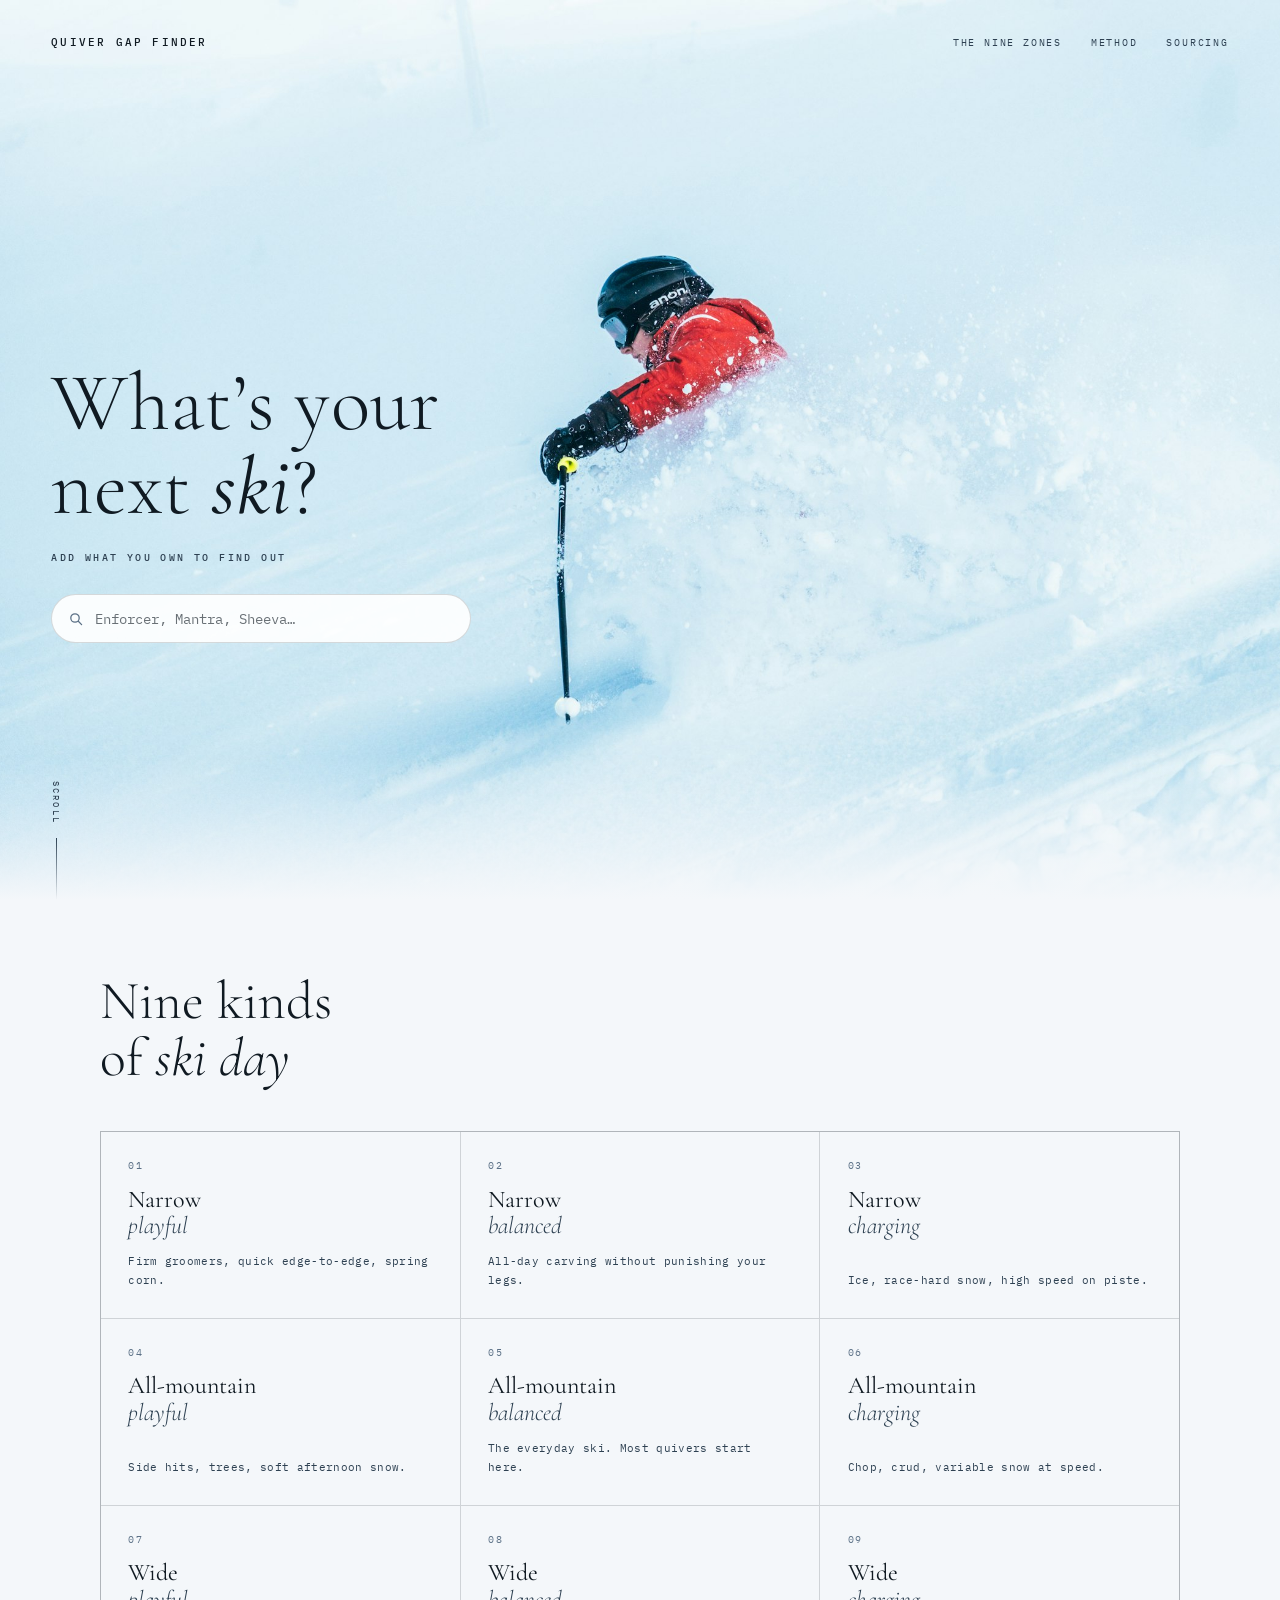
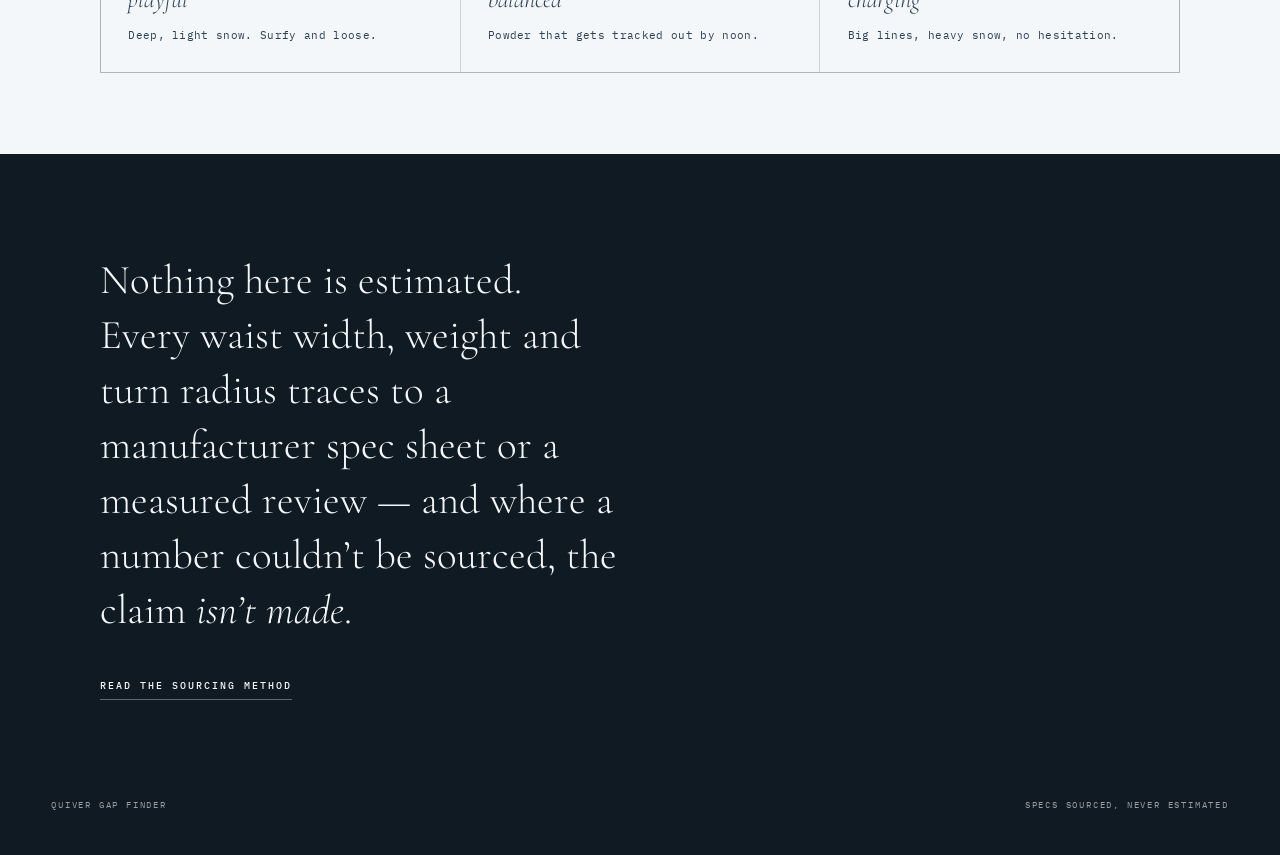
==== commit e0d9e70e: "Cut v7's "ledger" section - the homepage shouldn't open on accuracy User's call: the page shouldn't " ====
--- a/v7/index.html
+++ b/v7/index.html
@@ -61,22 +61,6 @@
   </div>
 </section>
 
-<section class="ledger" aria-label="What this is">
-  <div class="ledger-inner">
-    <p class="ledger-lead reveal">
-      Every ski measured on two axes that decide what it&rsquo;s actually
-      good for — <em>how wide underfoot</em>, and <em>how it rides</em>.
-      Nine zones. Your quiver covers some of them.
-    </p>
-    <dl class="ledger-stats reveal">
-      <div><dt>Skis</dt><dd>61</dd></div>
-      <div><dt>Brands</dt><dd>20</dd></div>
-      <div><dt>Zones</dt><dd>9</dd></div>
-      <div><dt>Estimated specs</dt><dd>None</dd></div>
-    </dl>
-  </div>
-</section>
-
 <section class="zones" id="zones" aria-label="The nine zones">
   <div class="zones-inner">
     <h2 class="reveal">Nine kinds<br />of <em>ski day</em></h2>
--- a/v7/style.css
+++ b/v7/style.css
@@ -712,48 +712,6 @@
 @media (max-width: 680px) {
   .map-section { padding: clamp(2.4rem, 7vh, 3.6rem) 1.1rem 2.2rem; }
   .candidate-picker .search-wrap { max-width: none; }
-}
-
-/* ---------- ledger ---------- */
-
-.ledger {
-  background: var(--paper);
-  padding: clamp(3.4rem, 9vh, 6rem) clamp(1.3rem, 4vw, 3.2rem);
-}
-.ledger-inner { max-width: 1080px; margin: 0 auto; }
-
-.ledger-lead {
-  font-family: var(--serif);
-  font-weight: 300;
-  font-size: clamp(1.4rem, 2.7vw, 2.15rem);
-  line-height: 1.36;
-  letter-spacing: 0.004em;
-  margin: 0 0 clamp(2.6rem, 6vh, 4rem);
-  max-width: 30ch;
-  color: var(--ink);
-}
-.ledger-lead em { font-style: italic; }
-
-.ledger-stats {
-  display: grid;
-  grid-template-columns: repeat(4, 1fr);
-  gap: clamp(1rem, 3vw, 2.4rem);
-  margin: 0;
-  border-top: 1px solid var(--line);
-  padding-top: 1.5rem;
-}
-.ledger-stats dt {
-  font-size: 0.5625rem; letter-spacing: 0.2em; text-transform: uppercase;
-  color: var(--ink-faint);
-  margin-bottom: 0.55rem;
-}
-.ledger-stats dd {
-  font-family: var(--serif);
-  font-size: clamp(1.7rem, 3.4vw, 2.6rem);
-  font-weight: 300;
-  line-height: 1;
-  margin: 0;
-  color: var(--ink);
 }
 
 /* ---------- zones ---------- */
@@ -956,5 +914,4 @@
   .copy h1 { font-size: clamp(2.5rem, 11.5vw, 3.4rem); }
   #ski-search { font-size: 1rem; }
   .search-module { width: 100%; }
-  .ledger-stats { grid-template-columns: repeat(2, 1fr); gap: 1.6rem 1rem; }
-}
+}
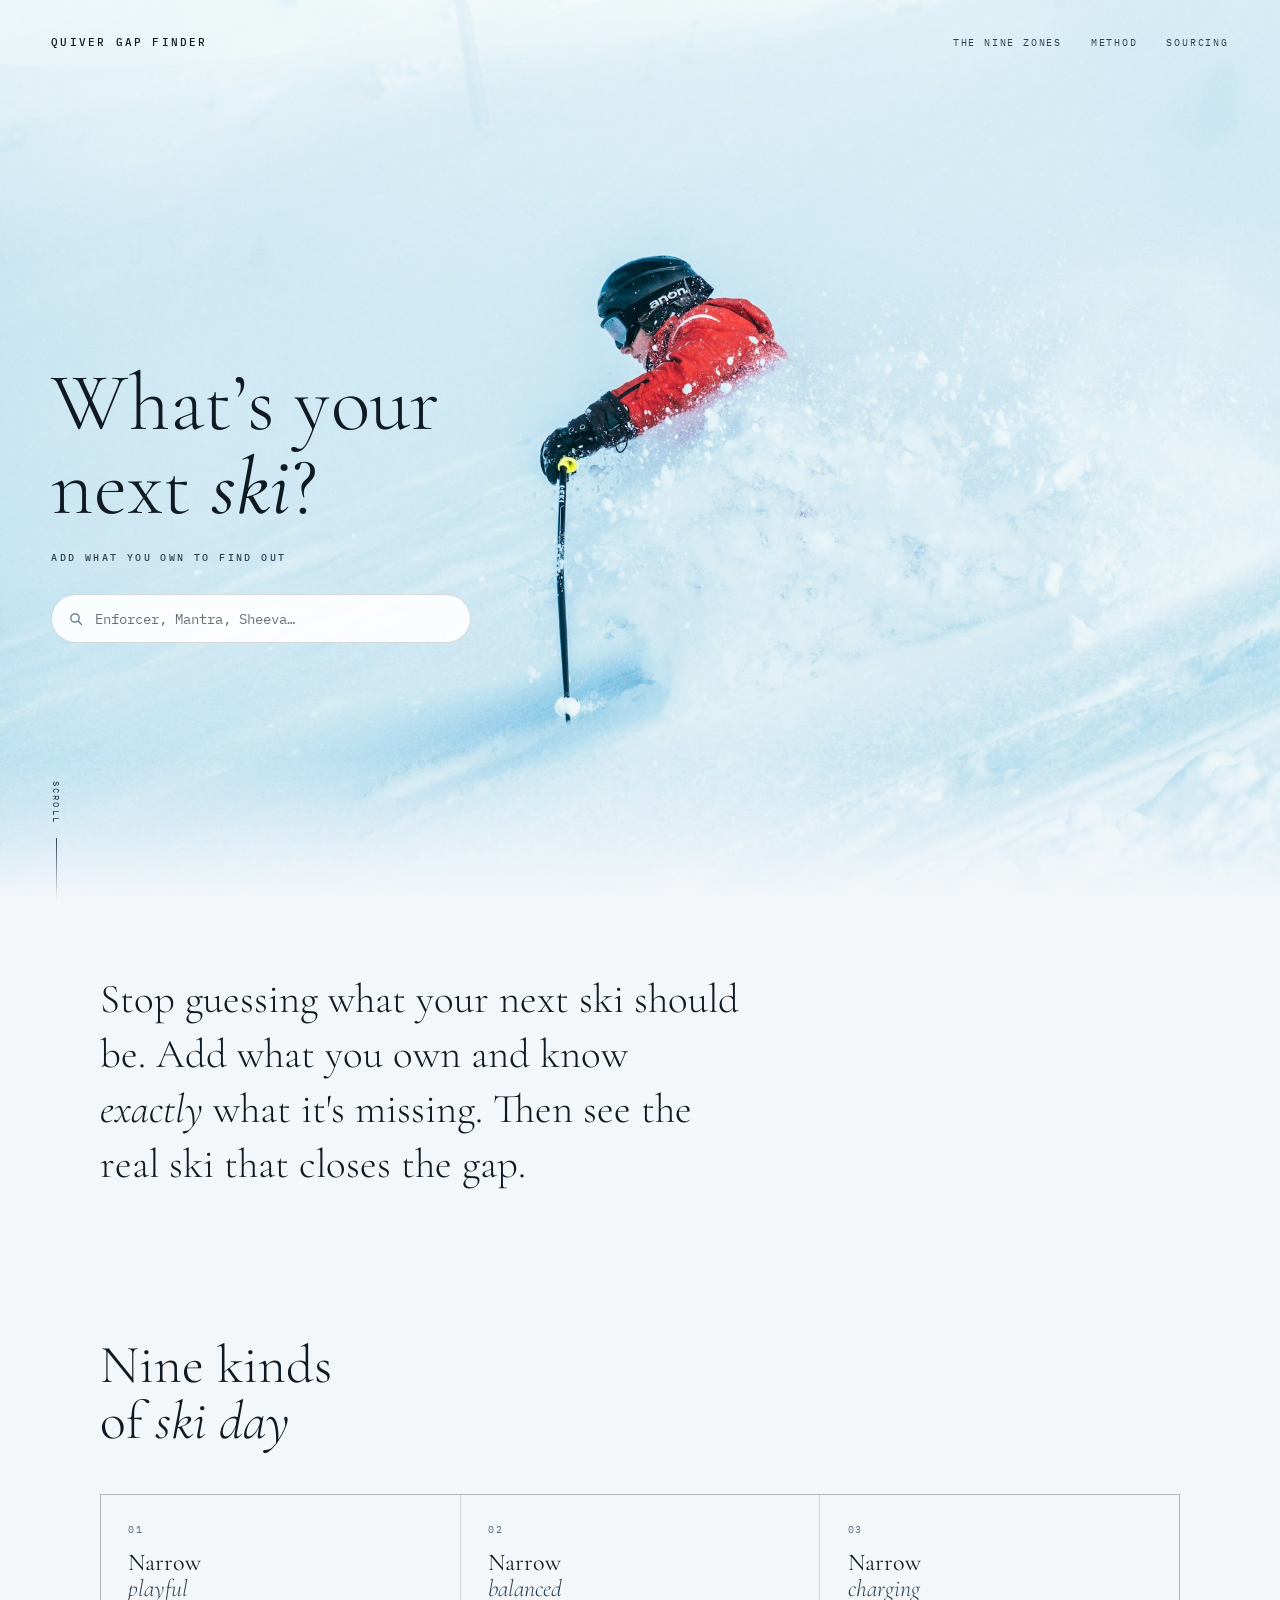
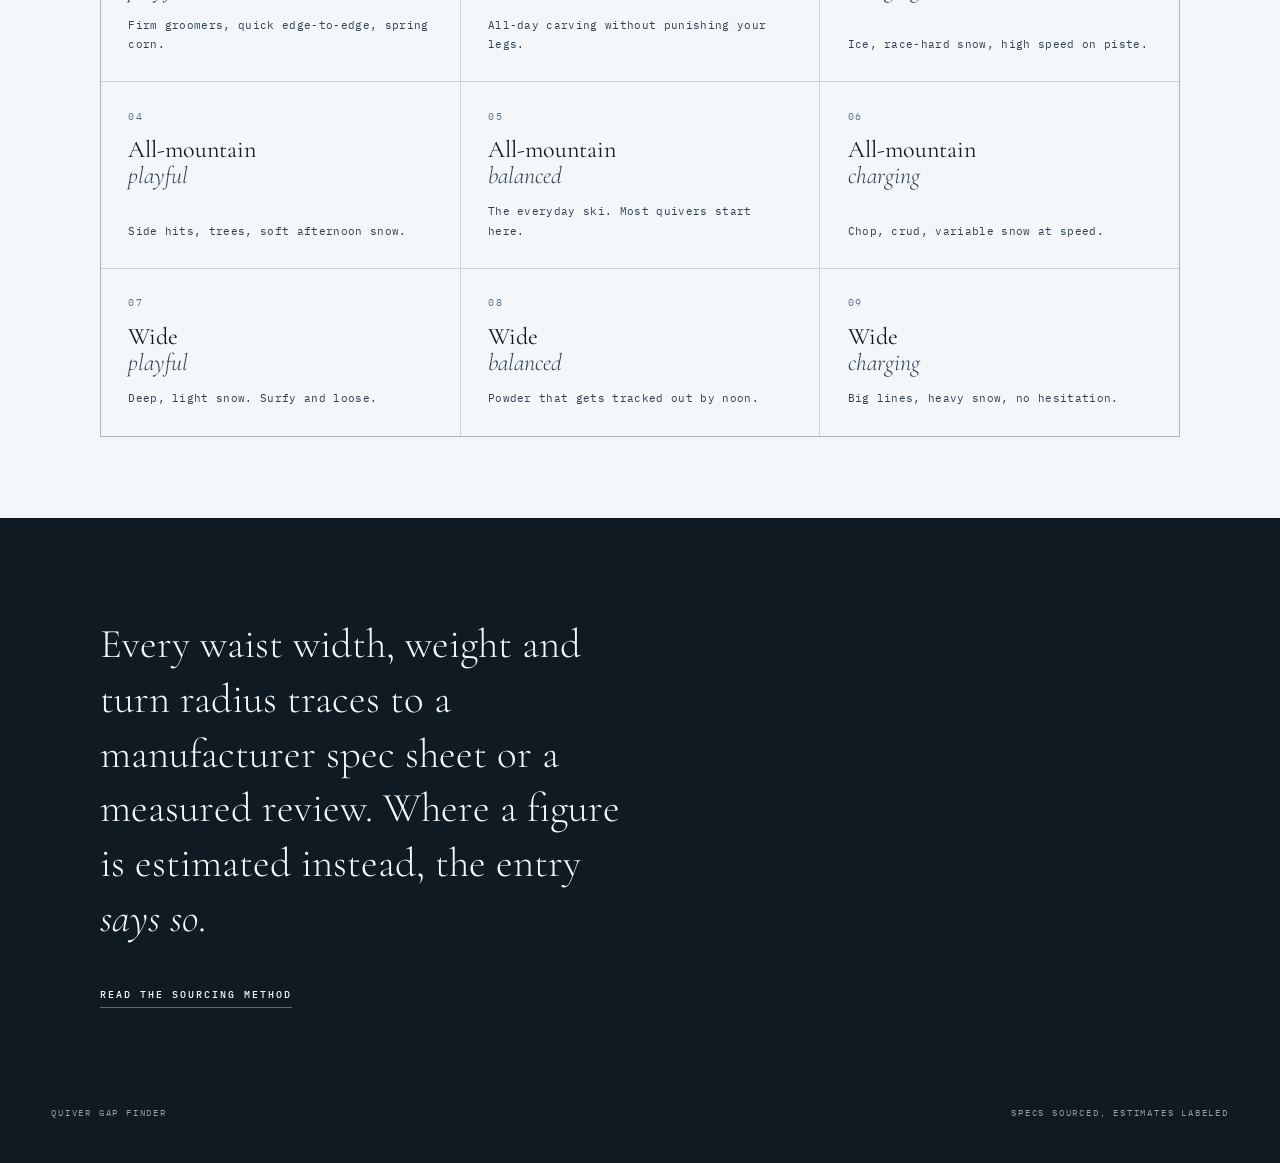
==== commit b766c990: "Add an outcome-focused pitch section; fix the method paragraph's overclaim Two changes landed togeth" ====
--- a/v7/index.html
+++ b/v7/index.html
@@ -61,6 +61,16 @@
   </div>
 </section>
 
+<section class="pitch" aria-label="Why this exists">
+  <div class="pitch-inner">
+    <p class="pitch-lead reveal">
+      Stop guessing what your next ski should be. Add what you own
+      and know <em>exactly</em> what it's missing. Then see the real
+      ski that closes the gap.
+    </p>
+  </div>
+</section>
+
 <section class="zones" id="zones" aria-label="The nine zones">
   <div class="zones-inner">
     <h2 class="reveal">Nine kinds<br />of <em>ski day</em></h2>
@@ -80,11 +90,14 @@
 
 <section class="method" id="method" aria-label="Method">
   <div class="method-inner">
+    <!-- Deliberately not "nothing is estimated" - same reasoning as
+         index.html's footer: rocker uses profile-category defaults and
+         non-reference lengths use the scaling formula, both disclosed
+         per-ski in notes. Claim only what data/SOURCING.md backs. -->
     <p class="method-lead reveal">
-      Nothing here is estimated. Every waist width, weight and turn
-      radius traces to a manufacturer spec sheet or a measured review
-      — and where a number couldn&rsquo;t be sourced, the claim
-      <em>isn&rsquo;t made</em>.
+      Every waist width, weight and turn radius traces to a
+      manufacturer spec sheet or a measured review. Where a figure
+      is estimated instead, the entry <em>says so</em>.
     </p>
     <a class="method-link reveal" href="https://github.com/Mike-Mudd/quiver-gap-finder/blob/main/data/SOURCING.md">Read the sourcing method</a>
   </div>
@@ -92,7 +105,7 @@
 
 <footer class="foot">
   <span>Quiver Gap Finder</span>
-  <span>Specs sourced, never estimated</span>
+  <span>Specs sourced, estimates labeled</span>
 </footer>
 
 <div id="chart-tooltip" class="chart-tooltip" role="tooltip" hidden></div>
--- a/v7/style.css
+++ b/v7/style.css
@@ -783,6 +783,32 @@
   color: var(--ink-soft);
   margin: auto 0 0;
 }
+
+/* ---------- pitch ---------- */
+/* The outcome-focused sales pitch, right after the hero - not a
+   rewrite of .method below, a separate section. .method stays put
+   further down the page as the sourcing case for anyone who scrolls
+   that far and remains the page's one dark ("ink") moment; this one
+   sells the result to everyone else. Kept on paper deliberately - an
+   ink spread landing this early, right off the hero photo, read as a
+   stark flip rather than a deliberate beat (no established
+   paper/ink rhythm yet to place it in). Matches .map-section and
+   .zones on either side instead. */
+.pitch {
+  background: var(--paper);
+  padding: clamp(3rem, 8vh, 5rem) clamp(1.3rem, 4vw, 3.2rem);
+}
+.pitch-inner { max-width: 1080px; margin: 0 auto; }
+.pitch-lead {
+  font-family: var(--serif);
+  font-weight: 300;
+  font-size: clamp(1.5rem, 3.2vw, 2.6rem);
+  line-height: 1.34;
+  margin: 0;
+  max-width: 32ch;
+  color: var(--ink);
+}
+.pitch-lead em { font-style: italic; }
 
 /* ---------- method ---------- */
 
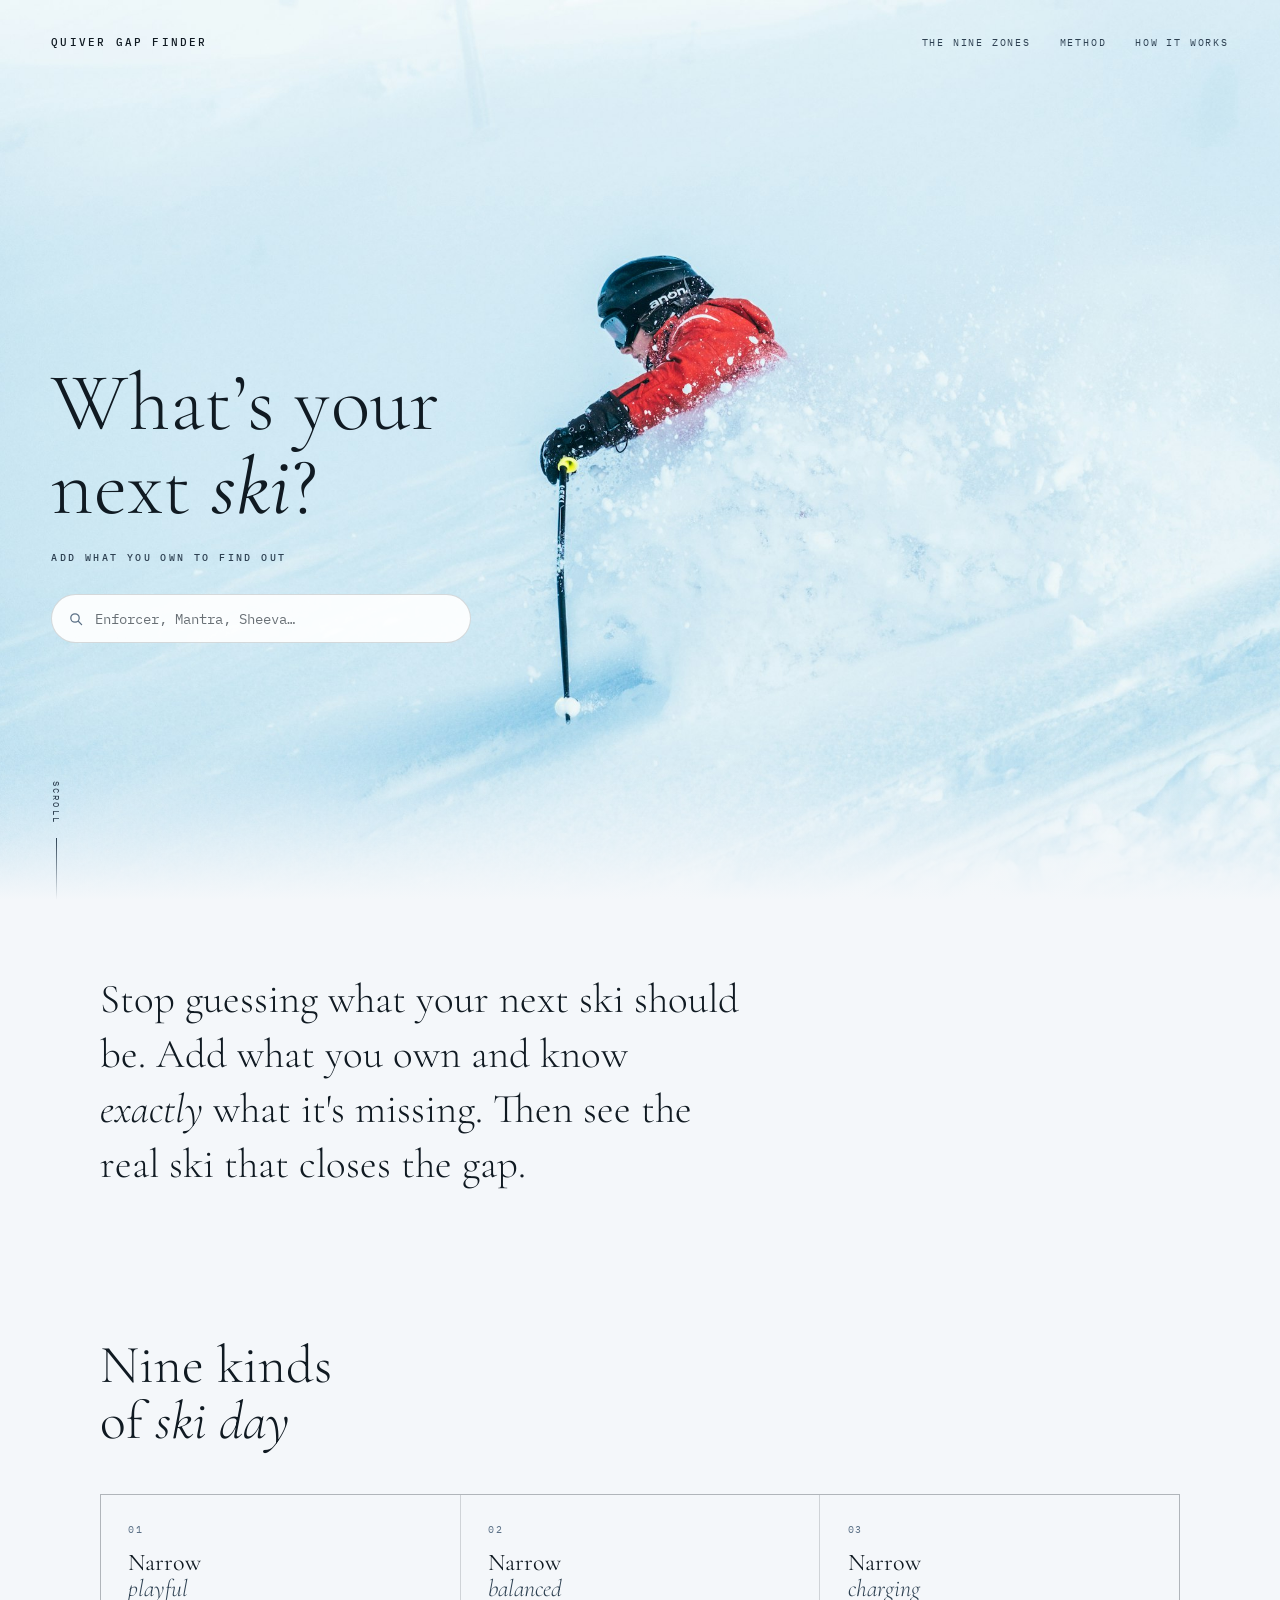
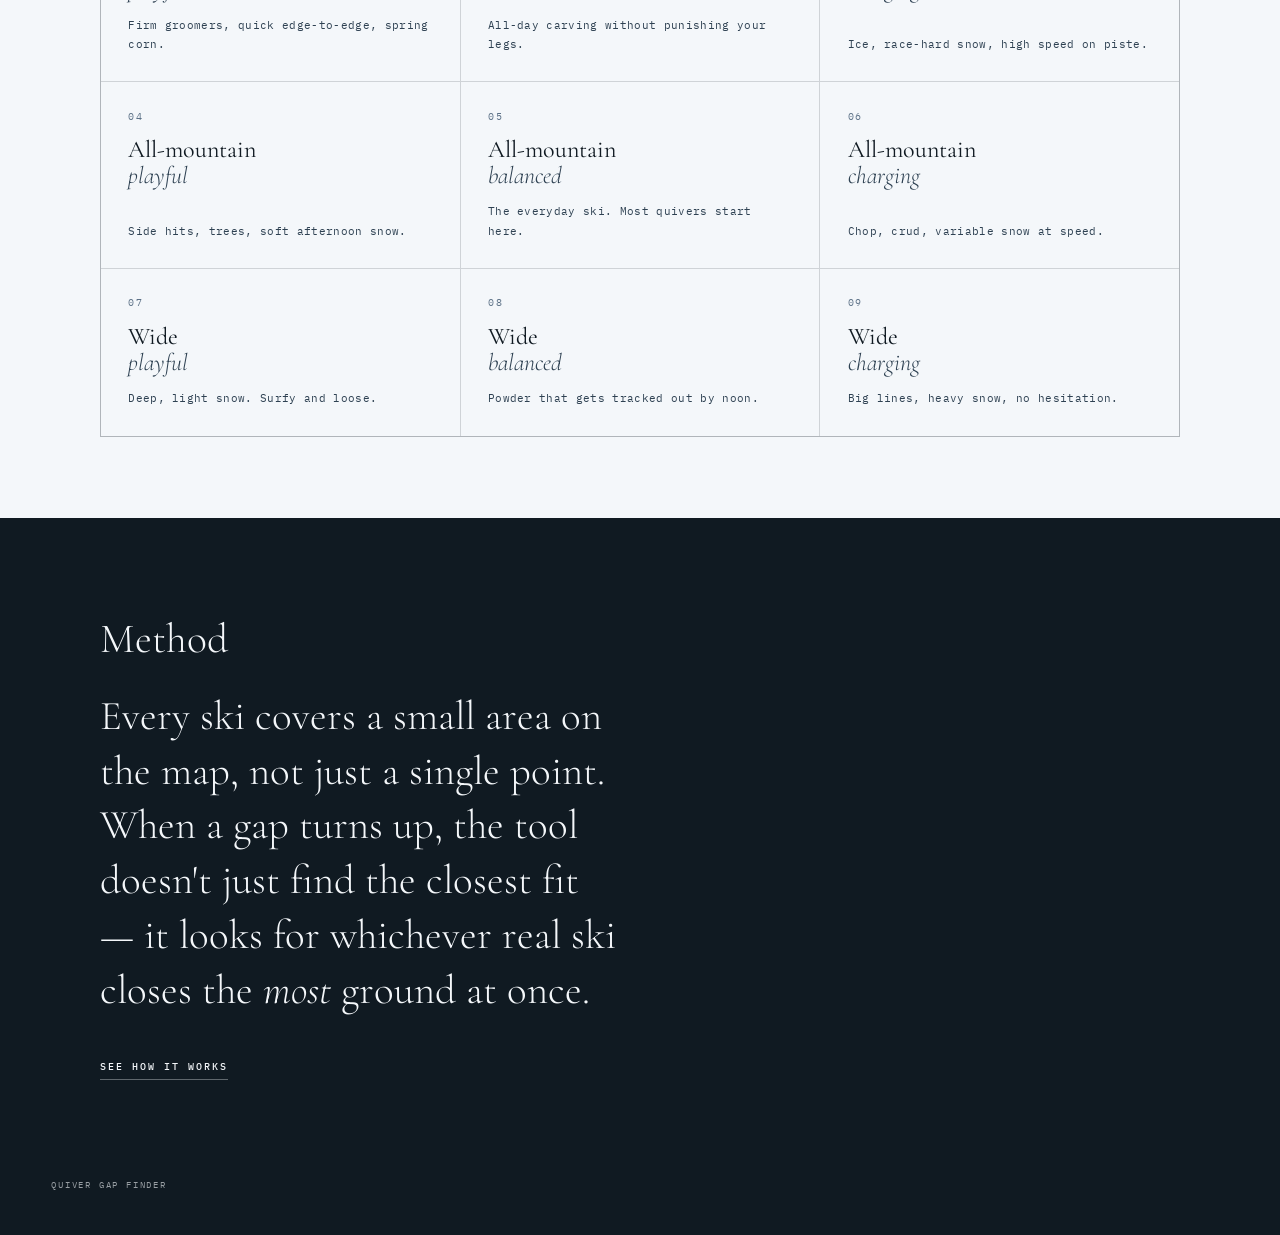
==== commit b1634fb9: "Replace the sourcing/estimate theme with a Method page User's call: repeatedly leading with "here's " ====
--- a/v7/index.html
+++ b/v7/index.html
@@ -24,7 +24,7 @@
     <nav aria-label="Primary">
       <a href="#zones">The nine zones</a>
       <a href="#method">Method</a>
-      <a href="https://github.com/Mike-Mudd/quiver-gap-finder/blob/main/data/SOURCING.md">Sourcing</a>
+      <a href="method.html">How it works</a>
     </nav>
   </header>
 
@@ -90,22 +90,19 @@
 
 <section class="method" id="method" aria-label="Method">
   <div class="method-inner">
-    <!-- Deliberately not "nothing is estimated" - same reasoning as
-         index.html's footer: rocker uses profile-category defaults and
-         non-reference lengths use the scaling formula, both disclosed
-         per-ski in notes. Claim only what data/SOURCING.md backs. -->
+    <h2 class="reveal">Method</h2>
     <p class="method-lead reveal">
-      Every waist width, weight and turn radius traces to a
-      manufacturer spec sheet or a measured review. Where a figure
-      is estimated instead, the entry <em>says so</em>.
+      Every ski covers a small area on the map, not just a single
+      point. When a gap turns up, the tool doesn't just find the
+      closest fit — it looks for whichever real ski closes the
+      <em>most</em> ground at once.
     </p>
-    <a class="method-link reveal" href="https://github.com/Mike-Mudd/quiver-gap-finder/blob/main/data/SOURCING.md">Read the sourcing method</a>
+    <a class="method-link reveal" href="method.html">See how it works</a>
   </div>
 </section>
 
 <footer class="foot">
   <span>Quiver Gap Finder</span>
-  <span>Specs sourced, estimates labeled</span>
 </footer>
 
 <div id="chart-tooltip" class="chart-tooltip" role="tooltip" hidden></div>
@@ -113,5 +110,6 @@
 <script src="../coverage-map.js"></script>
 <script src="../condition-cards.js"></script>
 <script src="app.js"></script>
+<script src="reveal.js"></script>
 </body>
 </html>
--- a/v7/style.css
+++ b/v7/style.css
@@ -787,9 +787,10 @@
 /* ---------- pitch ---------- */
 /* The outcome-focused sales pitch, right after the hero - not a
    rewrite of .method below, a separate section. .method stays put
-   further down the page as the sourcing case for anyone who scrolls
-   that far and remains the page's one dark ("ink") moment; this one
-   sells the result to everyone else. Kept on paper deliberately - an
+   further down the page as a short method teaser (links to
+   method.html) for anyone who scrolls that far and remains the page's
+   one dark ("ink") moment; this one sells the result to everyone
+   else. Kept on paper deliberately - an
    ink spread landing this early, right off the hero photo, read as a
    stark flip rather than a deliberate beat (no established
    paper/ink rhythm yet to place it in). Matches .map-section and
@@ -818,6 +819,14 @@
   padding: clamp(4rem, 11vh, 7rem) clamp(1.3rem, 4vw, 3.2rem);
 }
 .method-inner { max-width: 1080px; margin: 0 auto; }
+.method h2 {
+  font-family: var(--serif);
+  font-weight: 300;
+  font-size: clamp(1.8rem, 3.4vw, 2.6rem);
+  line-height: 1.08;
+  margin: 0 0 clamp(1.4rem, 3vh, 2rem);
+  color: var(--paper);
+}
 .method-lead {
   font-family: var(--serif);
   font-weight: 300;
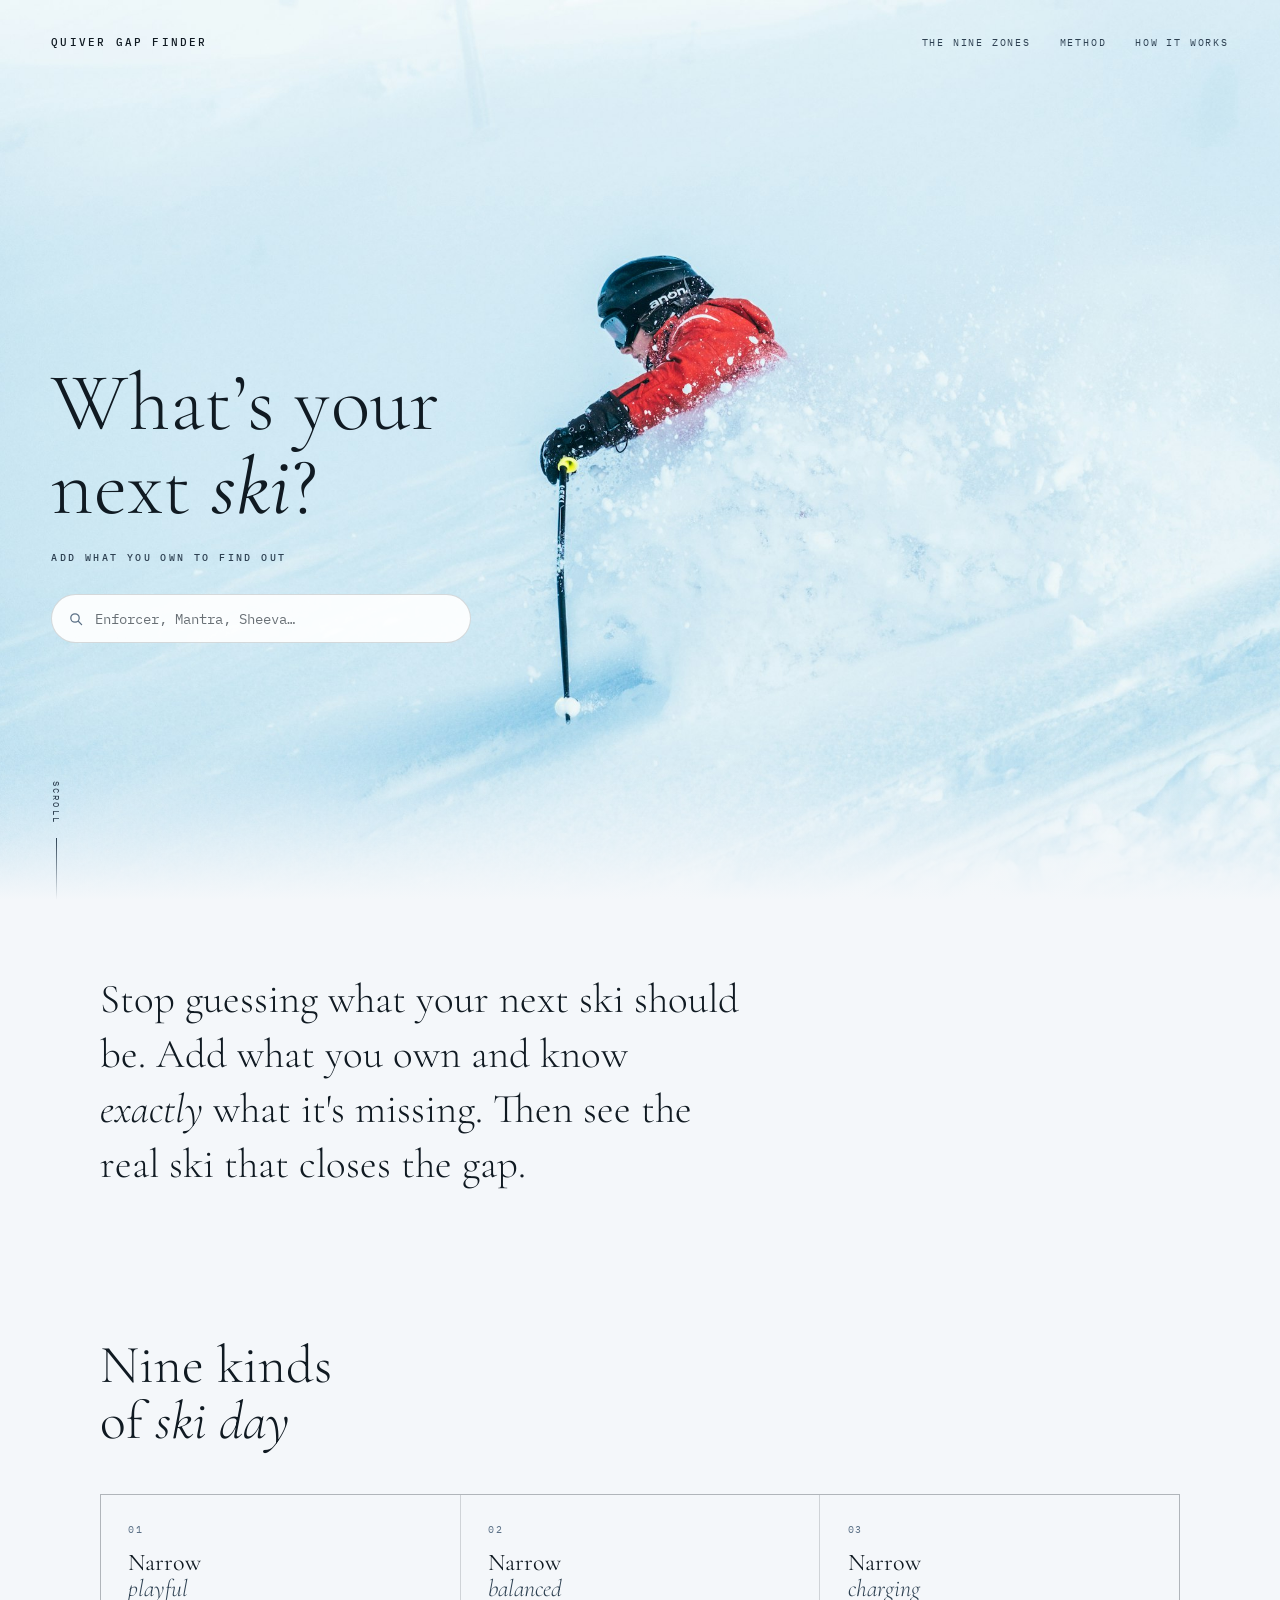
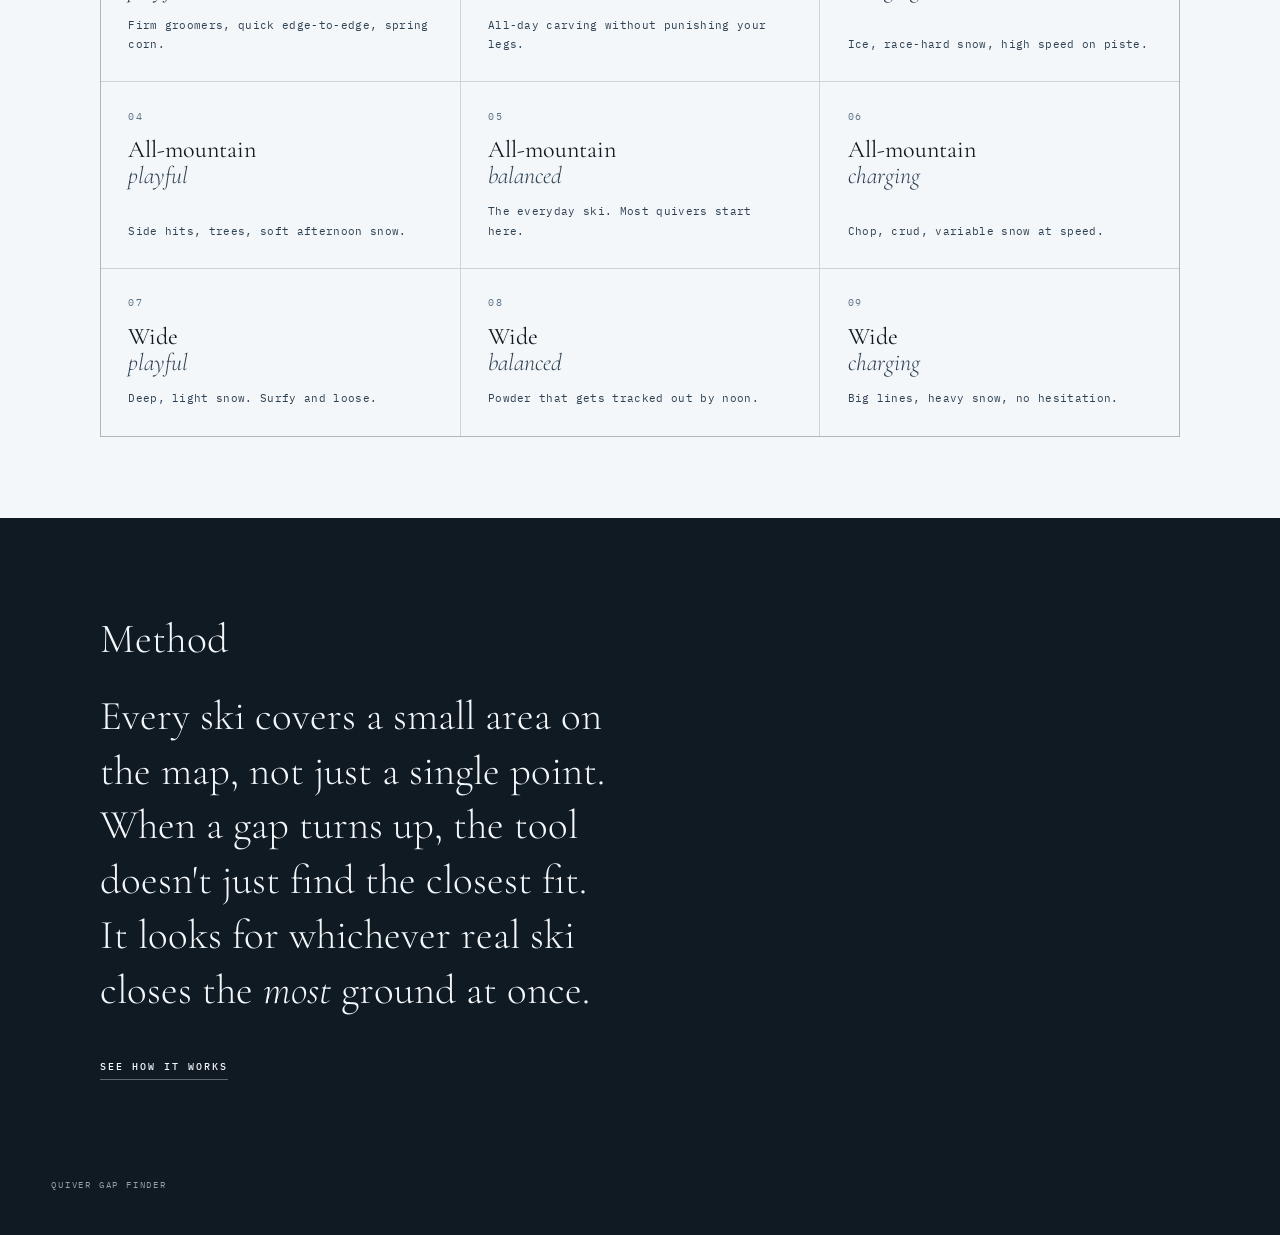
==== commit 9a0ca8ff: "Remove the em dash from the method paragraphs Three instances: index.html's in-page method teaser, a" ====
--- a/v7/index.html
+++ b/v7/index.html
@@ -94,7 +94,7 @@
     <p class="method-lead reveal">
       Every ski covers a small area on the map, not just a single
       point. When a gap turns up, the tool doesn't just find the
-      closest fit — it looks for whichever real ski closes the
+      closest fit. It looks for whichever real ski closes the
       <em>most</em> ground at once.
     </p>
     <a class="method-link reveal" href="method.html">See how it works</a>
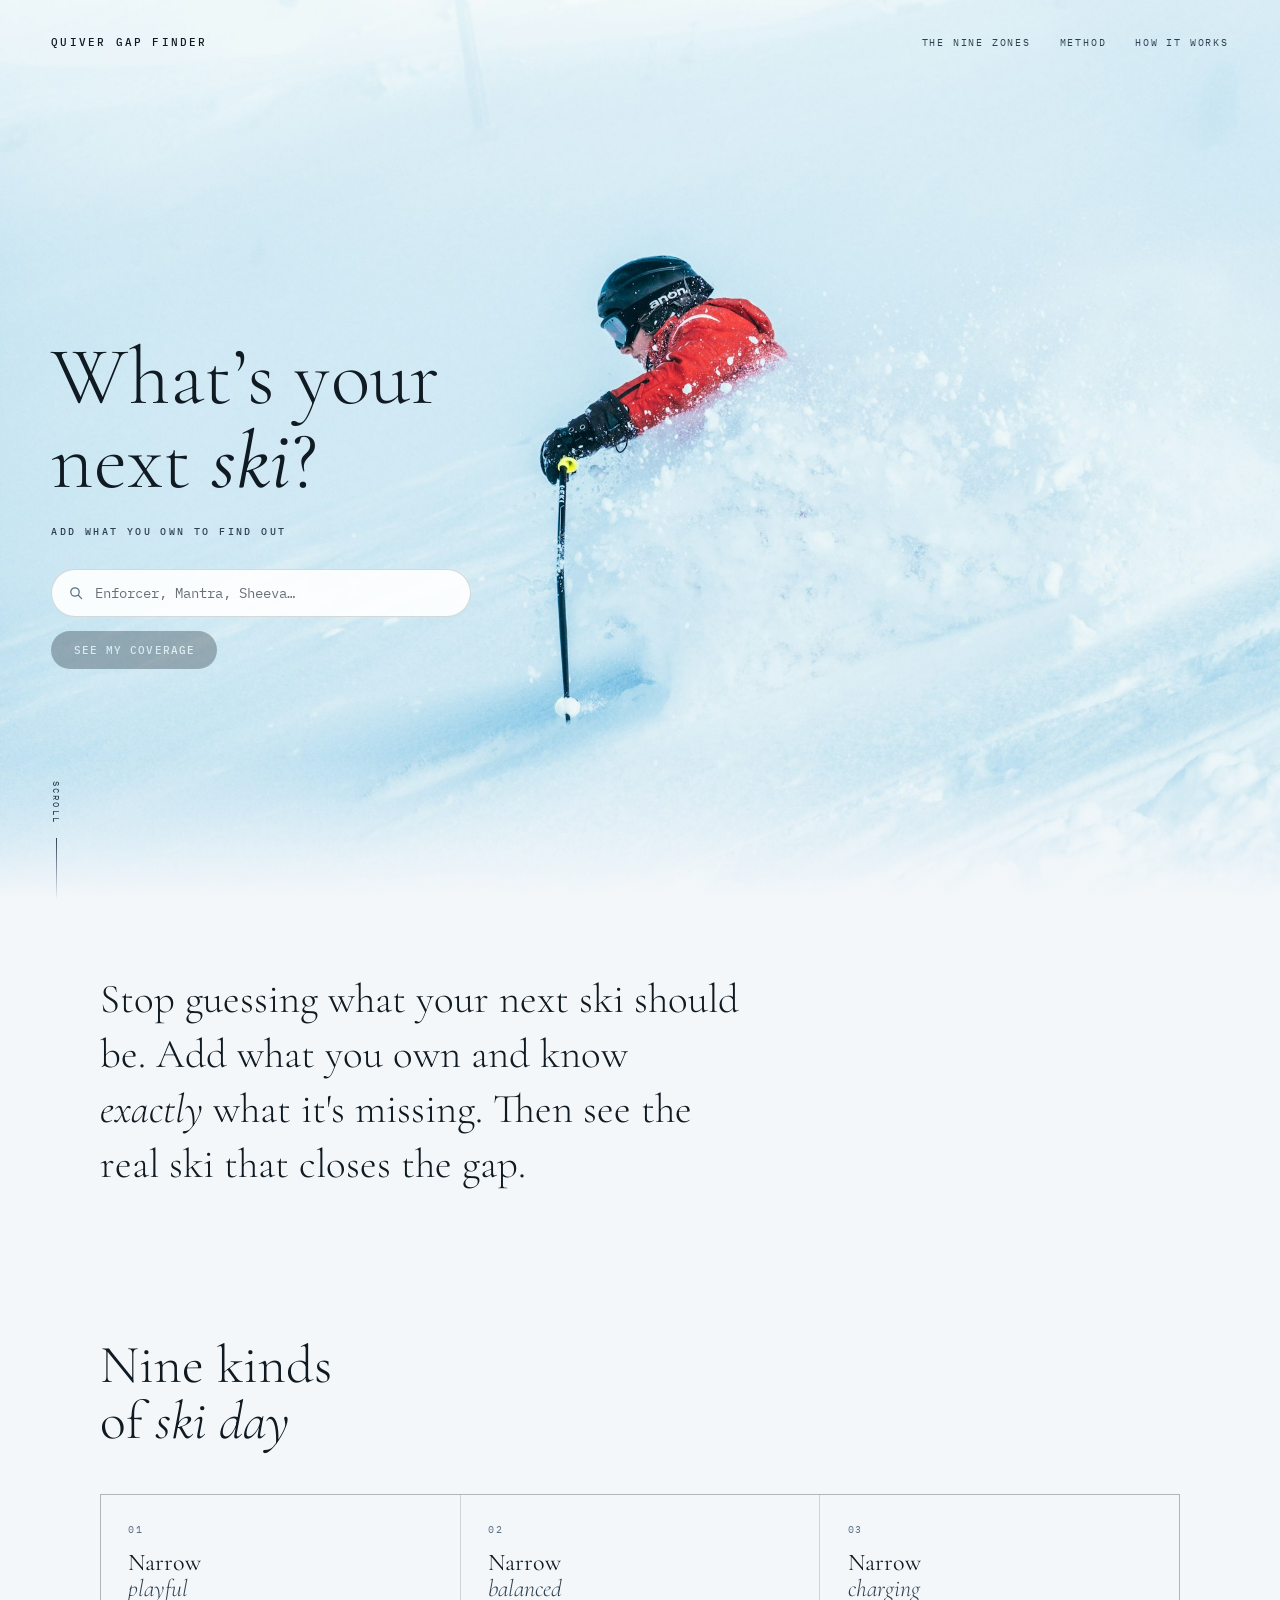
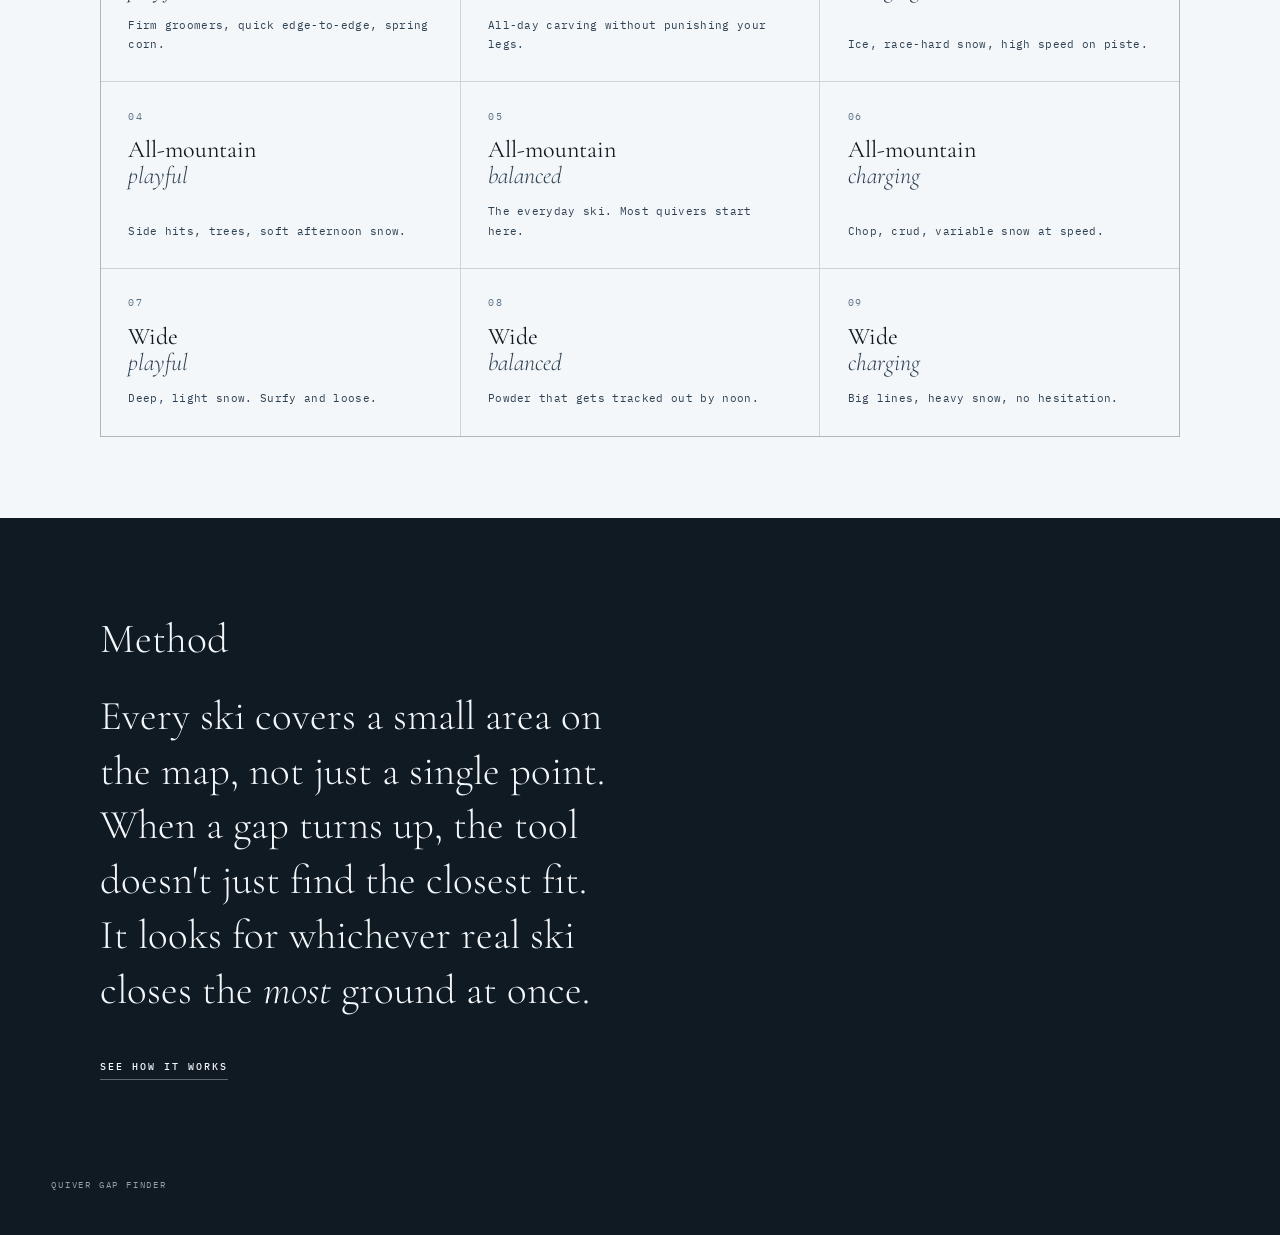
==== commit ab1ecdb2: "Gate v7's search results behind a "See my coverage" button User's call: didn't like the map/readout " ====
--- a/v7/index.html
+++ b/v7/index.html
@@ -43,6 +43,7 @@
       </div>
       <ul id="results" class="results" role="listbox" aria-label="Matching skis" hidden></ul>
       <ul id="quiver" class="quiver" aria-label="Your skis"></ul>
+      <button type="button" id="search-btn" class="search-btn" disabled>See my coverage</button>
       <p class="readout" id="readout"></p>
     </div>
   </div>
--- a/v7/style.css
+++ b/v7/style.css
@@ -254,6 +254,27 @@
   flex-shrink: 0;
 }
 .quiver .length-picker option { color: var(--ink); }
+
+/* The one primary action in the hero, so it's solid-filled (var(--ink))
+   rather than the outlined/frosted treatment everything else in the
+   search module uses - it needs to read as "the next step," not
+   another passive control next to the search field. Disabled until
+   there's at least one ski to search on (see renderQuiver in app.js). */
+.search-btn {
+  display: block;
+  margin-top: 0.85rem;
+  padding: 0.75rem 1.4rem;
+  background: var(--ink); color: var(--paper);
+  border: none; border-radius: 100px;
+  font-family: var(--mono);
+  font-size: 0.6875rem; font-weight: 500;
+  letter-spacing: 0.1em; text-transform: uppercase;
+  cursor: pointer;
+  transition: opacity 0.25s var(--ease), transform 0.15s var(--ease);
+}
+.search-btn:hover:not(:disabled) { opacity: 0.85; }
+.search-btn:active:not(:disabled) { transform: scale(0.98); }
+.search-btn:disabled { opacity: 0.3; cursor: default; }
 
 .readout {
   font-family: var(--mono);
